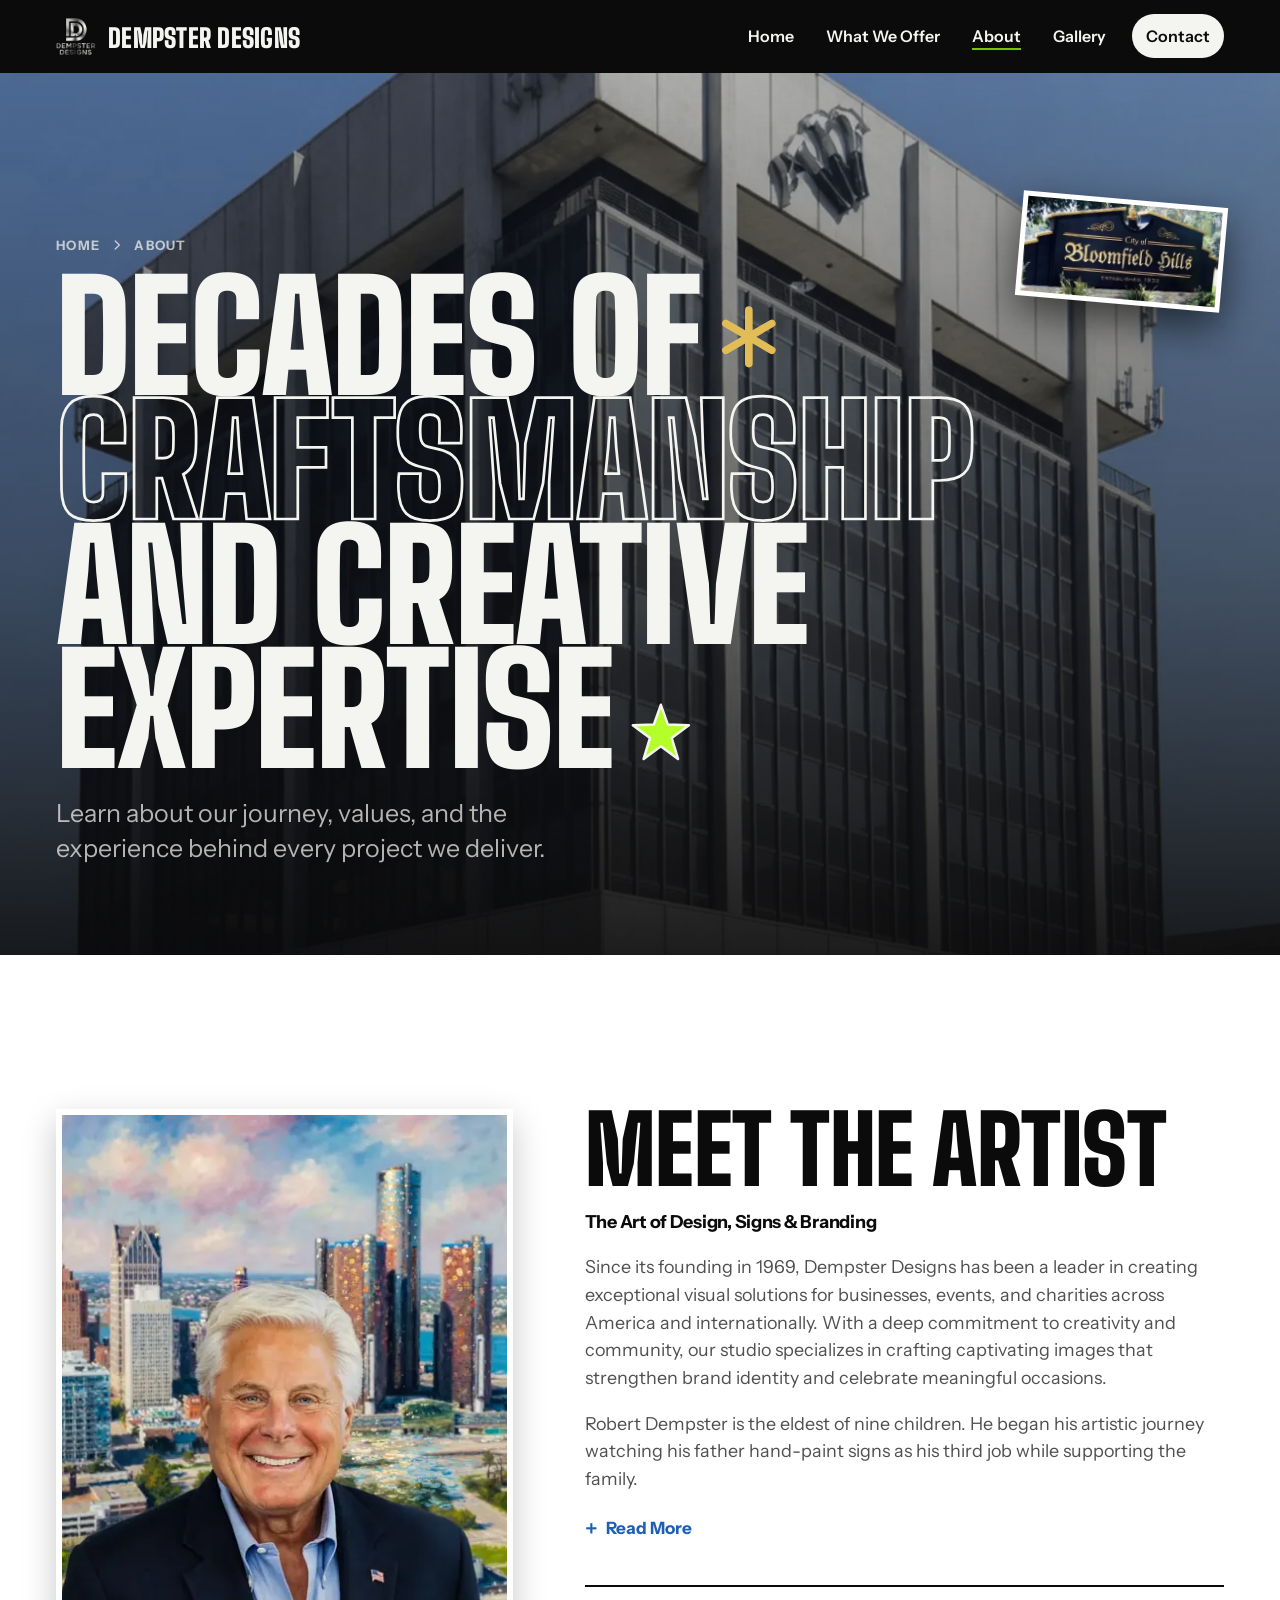
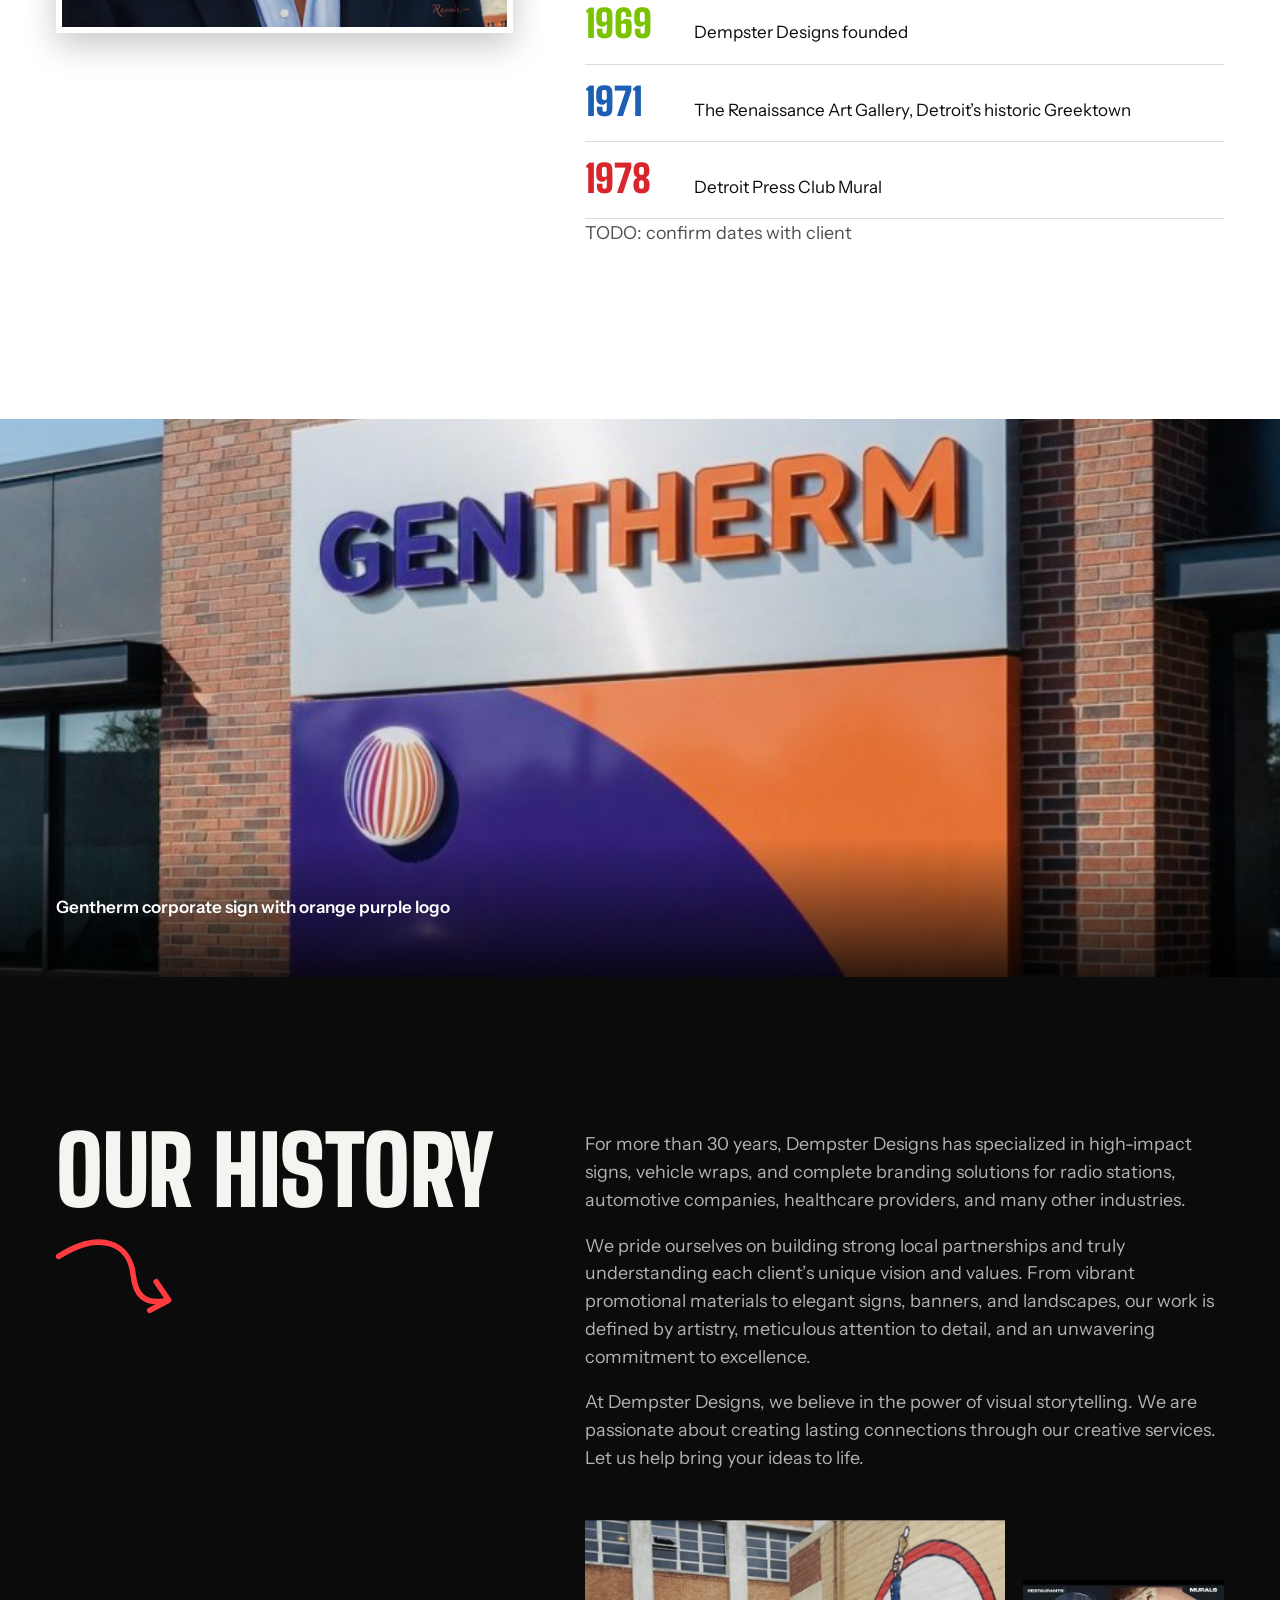
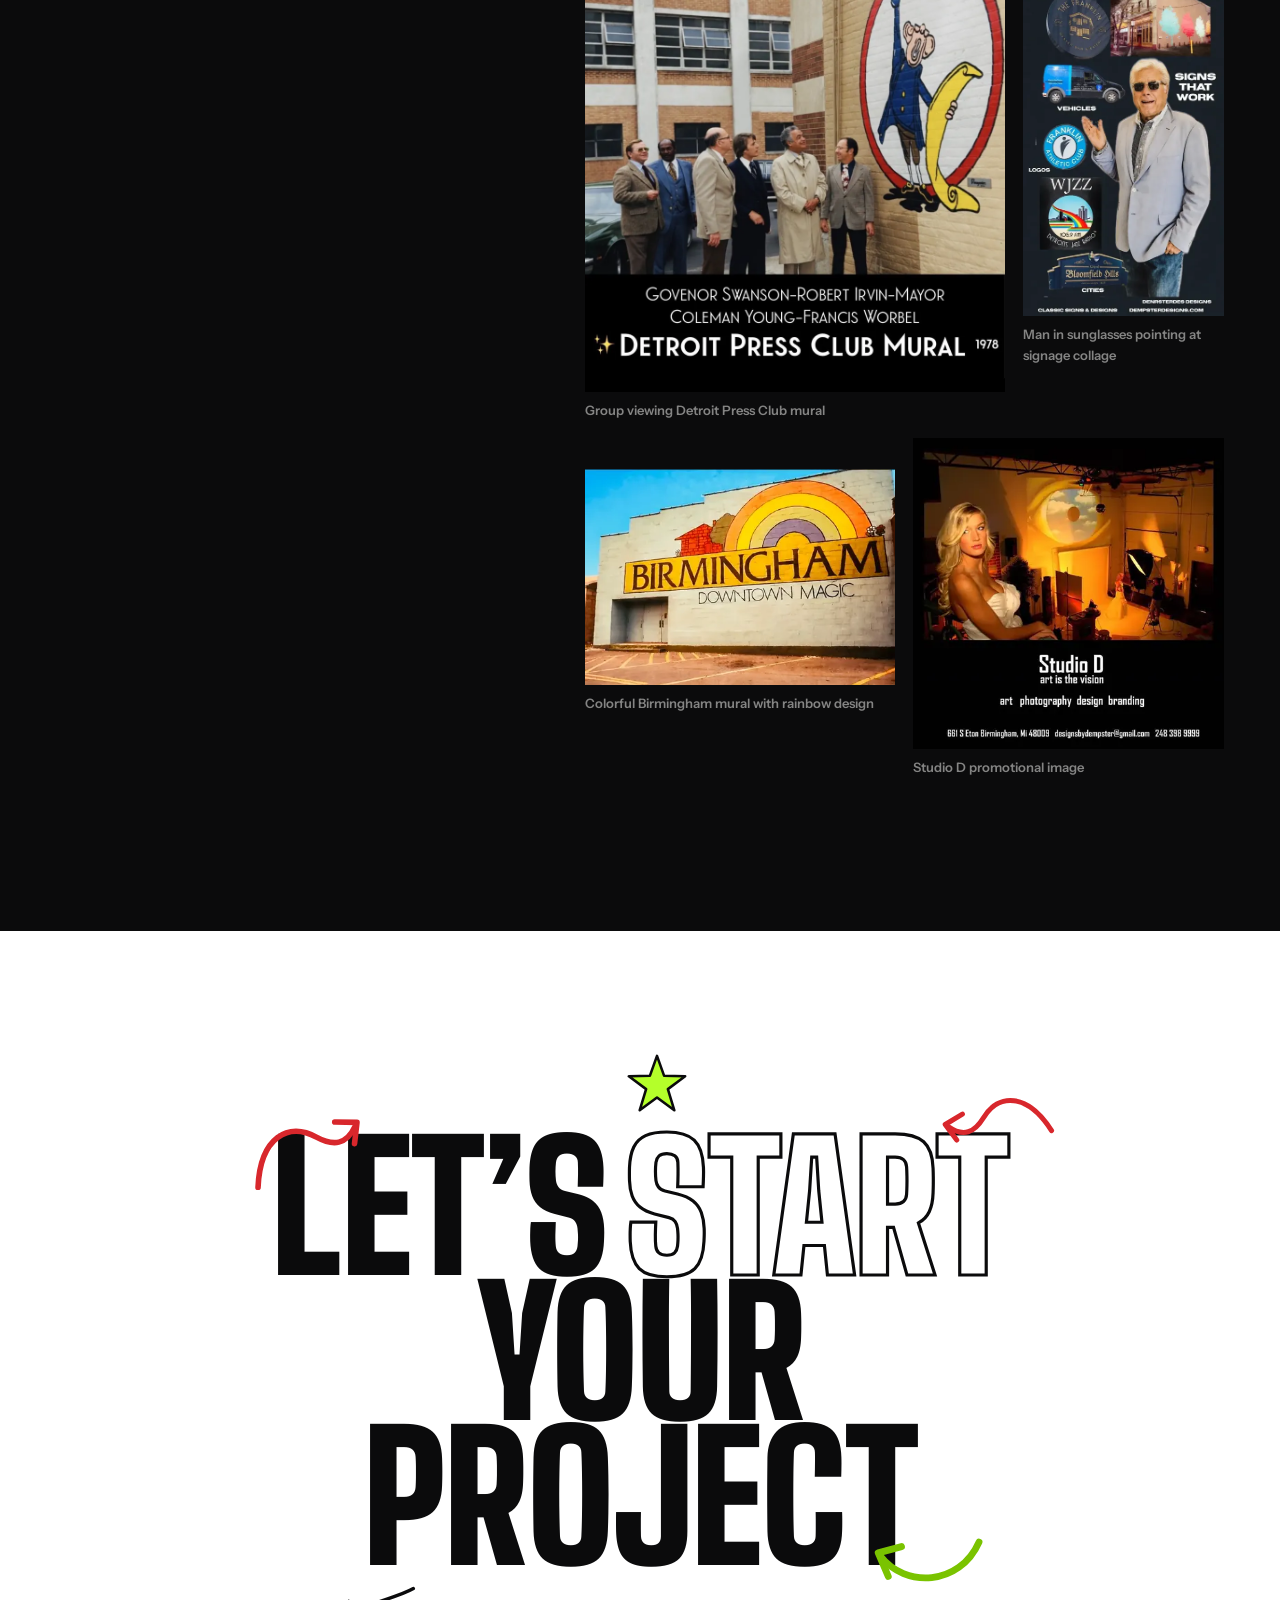
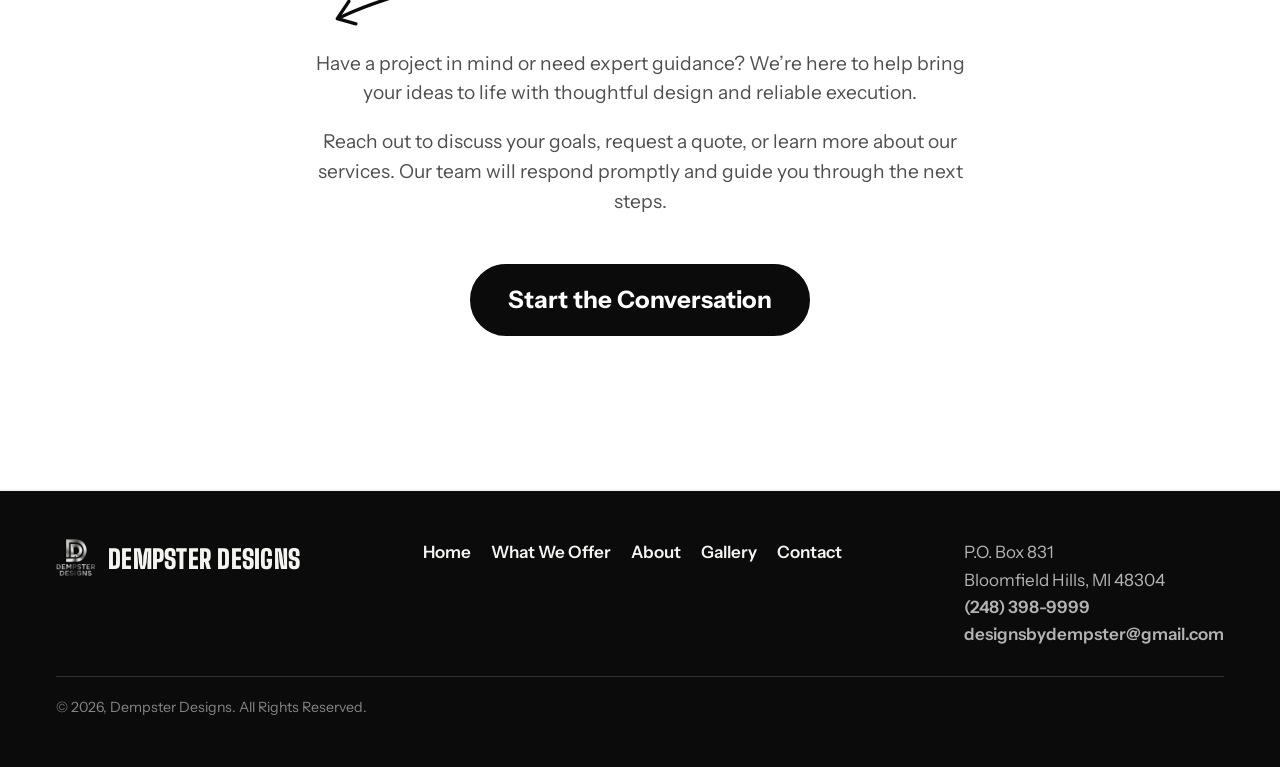
==== about.html @ ce56109b "Initial Dempster Designs prototype Co-Authored-By: Claude Fable 5.1 <noreply@anthropic.com>" ====
<!DOCTYPE html>

<html lang="en">

<head>

  <meta charset="utf-8">

  <meta name="viewport" content="width=device-width, initial-scale=1, viewport-fit=cover">

  <title>About — Dempster Designs</title>

  <meta name="description" content="Learn about our journey, values, and the experience behind every project we deliver.">

  <meta name="theme-color" content="#0b0b0c">

  <link rel="icon" href="assets/img/figma_1_260.png" type="image/png">

  <!-- Fonts: Big Shoulders Display + Instrument Sans from Google Fonts, self-hosted as variable woff2 (see assets/css/style.css).

       Zero external requests. Google Fonts equivalent if preferred:

       https://fonts.googleapis.com/css2?family=Big+Shoulders+Display:wght@800;900&family=Instrument+Sans:wght@400;600;700&display=swap -->

  <link rel="preload" as="font" type="font/woff2" href="assets/fonts/BigShouldersDisplay-var.woff2" crossorigin>

  <link rel="preload" as="font" type="font/woff2" href="assets/fonts/InstrumentSans-var.woff2" crossorigin>

  <link rel="stylesheet" href="assets/css/style.css">

</head>

<body>



<!-- ===== Inline SVG sticker sprite (referenced with <use>) — no extra requests ===== -->

<svg width="0" height="0" style="position:absolute" aria-hidden="true" focusable="false">

  <defs>

    <symbol id="s-star" viewBox="0 0 100 100"><path d="M50 6 L61 37 L94 38 L67 58 L77 91 L50 71 L23 91 L33 58 L6 38 L39 37 Z" fill="var(--lime-fill, #b4ff2a)" stroke="currentColor" stroke-width="4" stroke-linejoin="round"/></symbol>

    <symbol id="s-bolt" viewBox="0 0 60 100"><path d="M36 3 L8 56 L28 54 L20 97 L54 40 L33 43 Z" fill="var(--blue, #2f7bff)" stroke="currentColor" stroke-width="4" stroke-linejoin="round"/></symbol>

    <symbol id="s-arrow" viewBox="0 0 160 100"><path d="M6 78 C 30 20, 70 14, 96 44 C 112 62, 128 66, 146 48" fill="none" stroke="var(--red, #ff3b3f)" stroke-width="7" stroke-linecap="round" stroke-linejoin="round"/><path d="M124 34 L150 44 L138 68" fill="none" stroke="var(--red, #ff3b3f)" stroke-width="7" stroke-linecap="round" stroke-linejoin="round"/></symbol>

    <symbol id="s-arrow2" viewBox="0 0 160 60"><path d="M6 32 C 40 26, 80 36, 148 28" fill="none" stroke="currentColor" stroke-width="6" stroke-linecap="round"/><path d="M124 8 L152 28 L122 50" fill="none" stroke="currentColor" stroke-width="6" stroke-linecap="round" stroke-linejoin="round"/></symbol>

    <symbol id="s-hand" viewBox="0 0 120 100"><path d="M8 46 C 4 40, 10 32, 18 34 L 70 36 L 70 12 C 70 4, 82 4, 82 12 L 82 36 L 100 40 C 110 42, 112 50, 108 56 L 108 62 C 110 70, 106 76, 100 78 L 100 84 C 100 92, 92 96, 84 94 L 40 90 C 26 88, 18 78, 14 66 Z" fill="var(--bg, #fff)" stroke="currentColor" stroke-width="4" stroke-linejoin="round"/><path d="M82 40 L 82 56 M 96 58 L 96 76 M 100 62 L 84 62 M 100 78 L 84 78" fill="none" stroke="currentColor" stroke-width="3" stroke-linecap="round"/></symbol>

    <symbol id="s-burst" viewBox="0 0 100 100"><g stroke="var(--red, #ff3b3f)" stroke-width="5" stroke-linecap="round"><path d="M50 4 V22 M50 78 V96 M4 50 H22 M78 50 H96 M17 17 L30 30 M70 70 L83 83 M83 17 L70 30 M30 70 L17 83"/></g><circle cx="50" cy="50" r="14" fill="var(--red, #ff3b3f)" stroke="currentColor" stroke-width="4"/></symbol>

    <symbol id="s-squig" viewBox="0 0 200 40"><path d="M4 22 C 24 2, 44 42, 64 22 S 104 2, 124 22 S 164 42, 196 14" fill="none" stroke="var(--blue, #2f7bff)" stroke-width="7" stroke-linecap="round"/></symbol>

    <symbol id="s-aster" viewBox="0 0 100 100"><g stroke="var(--gold, #e2bd57)" stroke-width="12" stroke-linecap="round"><path d="M50 8 V92 M14 29 L86 71 M86 29 L14 71"/></g></symbol>

    <symbol id="s-curve" viewBox="0 0 120 120"><path d="M12 96 C 6 40, 60 6, 104 24" fill="none" stroke="var(--lime, #b4ff2a)" stroke-width="8" stroke-linecap="round"/><path d="M84 8 L108 26 L88 46" fill="none" stroke="var(--lime, #b4ff2a)" stroke-width="8" stroke-linecap="round" stroke-linejoin="round"/></symbol>

    <symbol id="s-circle" viewBox="0 0 120 120"><path d="M60 14 C 90 10, 112 30, 108 60 C 104 92, 74 110, 46 104 C 18 98, 6 70, 14 44 C 20 26, 36 16, 54 16" fill="none" stroke="var(--gold, #e2bd57)" stroke-width="6" stroke-linecap="round"/></symbol>

    <symbol id="s-dots" viewBox="0 0 200 60"><circle cx="30" cy="30" r="22" fill="rgba(255,255,255,.55)"/><path d="M100 46 L80 28 C74 22 76 12 86 12 C92 12 97 16 100 21 C103 16 108 12 114 12 C124 12 126 22 120 28 Z" fill="rgba(255,255,255,.85)"/><circle cx="170" cy="30" r="22" fill="rgba(255,255,255,.55)"/></symbol>
    <symbol id="s-dotarrow" viewBox="0 0 120 100"><g fill="var(--gold, #e2bd57)"><circle cx="10" cy="50" r="6"/><circle cx="28" cy="50" r="6"/><circle cx="46" cy="50" r="6"/><circle cx="64" cy="50" r="6"/><circle cx="82" cy="50" r="6"/><circle cx="64" cy="32" r="6"/><circle cx="64" cy="68" r="6"/><circle cx="82" cy="20" r="6"/><circle cx="82" cy="80" r="6"/><circle cx="100" cy="50" r="6"/><circle cx="46" cy="20" r="6"/><circle cx="46" cy="80" r="6"/></g></symbol>
    <symbol id="i-play" viewBox="0 0 24 24"><path d="M7 4 L20 12 L7 20 Z" fill="currentColor"/></symbol>

    <symbol id="i-pause" viewBox="0 0 24 24"><path d="M6 4 H10 V20 H6 Z M14 4 H18 V20 H14 Z" fill="currentColor"/></symbol>

    <symbol id="i-x" viewBox="0 0 24 24"><path d="M5 5 L19 19 M19 5 L5 19" stroke="currentColor" stroke-width="2.5" stroke-linecap="round"/></symbol>

    <symbol id="i-chev" viewBox="0 0 24 24"><path d="M9 5 L16 12 L9 19" fill="none" stroke="currentColor" stroke-width="2.5" stroke-linecap="round" stroke-linejoin="round"/></symbol>

  </defs>

</svg>



<a class="skip" href="#main">Skip to content</a>

<header class="site-head">

  <div class="wrap">

    <a class="brand" href="index.html" aria-label="Dempster Designs, home">

      <img src="assets/img/w900/logo-96.webp" width="96" height="88" alt="">

      <span>Dempster Designs</span>

    </a>

    <button class="nav-toggle" type="button" aria-expanded="false" aria-controls="nav">

      <span class="lbl">Menu</span>

      <svg viewBox="0 0 24 24" aria-hidden="true"><path d="M3 6h18M3 12h18M3 18h18" stroke="currentColor" stroke-width="2.5" stroke-linecap="round"/></svg>

    </button>

    <nav class="nav" id="nav" aria-label="Primary">

      <ul>

        <li><a href="index.html">Home</a></li>
        <li><a href="what-we-offer.html">What We Offer</a></li>
        <li><a href="about.html" aria-current="page">About</a></li>
        <li><a href="gallery.html">Gallery</a></li>
        <li><a class="cta" href="contact.html">Contact</a></li>

      </ul>

    </nav>

  </div>

</header>



<main id="main">



  <!-- PAGE HERO — full-bleed photo backdrop, heading aligned to the bottom (thesigngroup service-page pattern). Copy: live page H1 + lede -->

  <section class="page-hero t-dark" data-theme="dark" style="--pos: 50% 40%">

    <div class="ph-bg"><img src="assets/img/w900/highlight-16_image-5-1.webp" srcset="assets/img/w450/highlight-16_image-5-1.webp 450w, assets/img/w900/highlight-16_image-5-1.webp 900w, assets/img/highlight-16_image-5-1.webp 1493w" sizes="100vw" width="1493" height="1600" alt="Modern office building with blue sky" fetchpriority="high" data-parallax="0.18" style="--py:0"></div>

    <div class="float" aria-hidden="true"><img src="assets/img/cutouts/bloomfield-hills-sign.webp" srcset="assets/img/cutouts/bloomfield-hills-sign-400.webp 400w, assets/img/cutouts/bloomfield-hills-sign.webp 800w" sizes="16vw" width="800" height="390" alt="" loading="lazy"></div>

    <div class="wrap ph-inner">

      <p class="crumbs"><a href="index.html">Home</a><svg aria-hidden="true"><use href="#i-chev"/></svg><span>About</span></p>

      <h1 class="stack sm" id="ph" data-fit="0.6">

        <span class="line"><span class="w">Decades of</span><span class="stk aster desk-only" aria-hidden="true"><svg><use href="#s-aster"/></svg></span></span>
        <span class="line"><span class="w outline">Craftsmanship</span></span>
        <span class="line"><span class="w">and Creative</span></span>
        <span class="line"><span class="w">Expertise</span><span class="stk star drop" aria-hidden="true"><svg><use href="#s-star"/></svg></span></span>

      </h1>

      <p class="lede reveal">Learn about our journey, values, and the experience behind every project we deliver.</p>

    </div>

  </section>


  <!-- MEET THE ARTIST — white. Copy: /about/ verbatim; portrait from that page -->
  <section class="section t-light" data-theme="light" aria-labelledby="ma-h">
    <div class="wrap artist">
      <div>
        <div class="print portrait reveal"><img src="assets/img/w900/69fb49124e9c8_0D68BEE2-954B-40B3-8E95-3A30449027D7-1.webp" srcset="assets/img/w450/69fb49124e9c8_0D68BEE2-954B-40B3-8E95-3A30449027D7-1.webp 450w, assets/img/w900/69fb49124e9c8_0D68BEE2-954B-40B3-8E95-3A30449027D7-1.webp 900w, assets/img/69fb49124e9c8_0D68BEE2-954B-40B3-8E95-3A30449027D7-1.jpeg 944w" sizes="(min-width: 900px) 34vw, 90vw" width="944" height="1088" alt="Smiling older man in front of city skyline" loading="lazy" decoding="async"></div>
      </div>
      <div class="prose">
        <h2 class="display h-lg reveal" id="ma-h">Meet the Artist</h2>
        <p class="h-sm reveal" style="margin: 22px 0 20px; color: var(--ink); --i:1">The Art of Design, Signs &amp; Branding</p>
        <div class="reveal" style="--i:2">
        <p>Since its founding in 1969, Dempster Designs has been a leader in creating exceptional visual solutions for businesses, events, and charities across America and internationally. With a deep commitment to creativity and community, our studio specializes in crafting captivating images that strengthen brand identity and celebrate meaningful occasions.</p>
        <p>Robert Dempster is the eldest of nine children. He began his artistic journey watching his father hand-paint signs as his third job while supporting the family.</p>
        <details class="more">
          <summary><span class="lbl">Read More</span></summary>
          <div class="inner">
            <p>In 1971, after a serious car accident and a period of healing, Robert founded The Renaissance Art Gallery in Detroit’s historic Greektown. He later moved to Birmingham, Michigan, where he built a successful painting company and began creating large-scale murals on buildings throughout the city.</p>
            <p>Robert truly hit his stride when he founded Artwear, a sportswear printing company right here in Birmingham. The timing was perfect for custom T-shirt designs and community branding. After eleven highly successful years, he sold Artwear and launched Speedy Tees, a franchise T-shirt company that quickly grew to seven stores in the Birmingham area.</p>
            <p>Driven by his entrepreneurial spirit, Robert next expanded into a full range of creative services: fine art, painting, signs, sportswear, and posters. He has also pursued his passion for music as an on-air radio personality while remaining a dedicated community and church advocate.</p>
          </div>
        </details>
        </div>

        <!-- TODO: confirm dates with client.
             rgdempster.com/bio was unreachable (DNS failure) when this was built, so every entry below comes from
             dempsterdesigns.com/about or from a caption inside a gallery photo. The about page says "founding in 1969";
             the brief says the bio gives 1991, and "Our History" says "more than 30 years". Artwear (bio: 1975),
             Studio D (bio: 2010) and the Key to the City for the Woodward Avenue entrance signs are left out until confirmed. -->
        <ol class="timeline" aria-label="Milestones" data-stagger="li">
          <li class="reveal"><span class="yr">1969</span><span>Dempster Designs founded</span></li>
          <li class="reveal"><span class="yr">1971</span><span>The Renaissance Art Gallery, Detroit’s historic Greektown</span></li>
          <li class="reveal"><span class="yr">1978</span><span>Detroit Press Club Mural</span></li>
        </ol>
        <p class="todo">TODO: confirm dates with client</p>
      </div>
    </div>
  </section>

  <!-- FULL-BLEED with parallax — the Gentherm photo is the second image on the live about page -->
  <figure class="bleed" data-theme="dark">
    <img src="assets/img/w900/IMG_1905.webp" srcset="assets/img/w450/IMG_1905.webp 450w, assets/img/w900/IMG_1905.webp 900w, assets/img/IMG_1905.jpeg 1008w" sizes="100vw" width="1008" height="1024" alt="Gentherm corporate sign with orange purple logo" loading="lazy" decoding="async" data-parallax="0.12" style="--py:0">
    <figcaption>Gentherm corporate sign with orange purple logo</figcaption>
  </figure>

  <!-- OUR HISTORY — black band. Copy: /about/ -->
  <section class="section t-dark" data-theme="dark" aria-labelledby="oh-h">
    <div class="wrap split">
      <div>
        <h2 class="display h-lg reveal" id="oh-h">Our History</h2>
        <span class="stk arrow reveal" style="width: clamp(90px, 10vw, 150px); margin-top: 20px; transform: rotate(35deg); --i:1" aria-hidden="true"><svg><use href="#s-arrow"/></svg></span>
      </div>
      <div class="prose">
        <div class="reveal">
        <p>For more than 30 years, Dempster Designs has specialized in high-impact signs, vehicle wraps, and complete branding solutions for radio stations, automotive companies, healthcare providers, and many other industries.</p>
        <p>We pride ourselves on building strong local partnerships and truly understanding each client’s unique vision and values. From vibrant promotional materials to elegant signs, banners, and landscapes, our work is defined by artistry, meticulous attention to detail, and an unwavering commitment to excellence.</p>
        <p>At Dempster Designs, we believe in the power of visual storytelling. We are passionate about creating lasting connections through our creative services. Let us help bring your ideas to life.</p>
        </div>
        <div class="collage" style="margin-top: 48px;" data-stagger="figure">
          <figure class="c1 reveal"><img src="assets/img/w900/IMG_1660.webp" srcset="assets/img/w450/IMG_1660.webp 450w, assets/img/w900/IMG_1660.webp 900w, assets/img/IMG_1660.jpeg 1320w" sizes="(min-width: 900px) 38vw, 60vw" width="1320" height="1484" alt="Group viewing Detroit Press Club mural" loading="lazy" decoding="async"><figcaption>Group viewing Detroit Press Club mural</figcaption></figure>
          <figure class="c2 reveal"><img src="assets/img/w900/rsw_1440h_1440-4.webp" srcset="assets/img/w450/rsw_1440h_1440-4.webp 450w, assets/img/w900/rsw_1440h_1440-4.webp 784w" sizes="(min-width: 900px) 19vw, 30vw" width="784" height="1312" alt="Man in sunglasses pointing at signage collage" loading="lazy" decoding="async"><figcaption>Man in sunglasses pointing at signage collage</figcaption></figure>
          <figure class="c3 reveal"><img src="assets/img/w900/benefit-12-v3_image1-1-1.webp" srcset="assets/img/w450/benefit-12-v3_image1-1-1.webp 450w, assets/img/w900/benefit-12-v3_image1-1-1.webp 900w, assets/img/benefit-12-v3_image1-1-1.png 1107w" sizes="(min-width: 900px) 28vw, 45vw" width="1107" height="769" alt="Colorful Birmingham mural with rainbow design" loading="lazy" decoding="async"><figcaption>Colorful Birmingham mural with rainbow design</figcaption></figure>
          <figure class="c4 reveal"><img src="assets/img/w900/IMG_1207.webp" srcset="assets/img/w450/IMG_1207.webp 450w, assets/img/w900/IMG_1207.webp 900w, assets/img/IMG_1207.jpeg 960w" sizes="(min-width: 900px) 28vw, 45vw" width="960" height="960" alt="Studio D promotional image" loading="lazy" decoding="async"><figcaption>Studio D promotional image</figcaption></figure>
        </div>
      </div>
    </div>
  </section>

  <!-- CTA — second stacked-word moment. Copy: dempsterdesigns.com/ "Let's Start Your Project". -->
  <section class="section cta t-light" data-theme="light" aria-labelledby="cta-h">
    <div class="wrap">
      <div class="ring reveal">
        <span class="deco d1" aria-hidden="true"><svg><use href="#s-arrow"/></svg></span>
        <span class="deco d2" aria-hidden="true"><svg><use href="#s-arrow"/></svg></span>
        <span class="deco d3" aria-hidden="true"><svg><use href="#s-arrow2"/></svg></span>
        <span class="deco d4" aria-hidden="true"><svg><use href="#s-curve"/></svg></span>
        <span class="deco d5" aria-hidden="true"><svg><use href="#s-star"/></svg></span>
        <h2 class="stack" id="cta-h" data-fit="0.9">
          <span class="line"><span class="w">Let’s</span> <span class="w outline">Start</span></span>
          <span class="line"><span class="w">Your</span></span>
          <span class="line"><span class="w">Project</span></span>
        </h2>
      </div>
      <div class="prose reveal" style="--i:1">
        <p>Have a project in mind or need expert guidance? We’re here to help bring your ideas to life with thoughtful design and reliable execution.</p>
        <p>Reach out to discuss your goals, request a quote, or learn more about our services. Our team will respond promptly and guide you through the next steps.</p>
      </div>
      <a class="btn big reveal" style="--i:2" href="contact.html">Start the Conversation</a>
    </div>
  </section>
<a class="fab btn" href="contact.html">Start the Conversation</a>

</main>



<footer class="site-foot t-dark" data-theme="dark">

  <div class="wrap">

    <div class="cols">

      <a class="brand" href="index.html" aria-label="Dempster Designs, home">

        <img src="assets/img/w900/logo-96.webp" width="96" height="88" alt="" loading="lazy">

        <span>Dempster Designs</span>

      </a>

      <nav aria-label="Footer">

        <ul>

          <li><a href="index.html">Home</a></li>

          <li><a href="what-we-offer.html">What We Offer</a></li>

          <li><a href="about.html">About</a></li>

          <li><a href="gallery.html">Gallery</a></li>

          <li><a href="contact.html">Contact</a></li>

        </ul>

      </nav>

      <address>

        P.O. Box 831<br>Bloomfield Hills, MI 48304<br>

        <a href="tel:+12483989999">(248) 398-9999</a><br>

        <a href="mailto:designsbydempster@gmail.com">designsbydempster@gmail.com</a>

      </address>

    </div>

    <small>© <span id="year">2026</span>, Dempster Designs. All Rights Reserved.</small>

  </div>

</footer>



<script src="assets/js/main.js" defer></script>

</body>

</html>
---- assets/css/style.css ----
/* ==========================================================================
   Dempster Designs — prototype stylesheet
   Sections alternate light (white) and dark (near-black) like thesigngroup.co.uk.
   Mobile first. Breakpoints: 640, 900, 1200. Motion respects prefers-reduced-motion.
   Accent palette sampled from the sign photography (see NOTES.md §3).
   ========================================================================== */

/* Fonts: Google Fonts files (SIL OFL) self-hosted as variable woff2 so nothing render-blocking leaves the origin.
   Fallback faces are size-adjusted to the web fonts' measured widths so the swap does not shift layout. */
@font-face { font-family: "Big Shoulders Display"; src: url("../fonts/BigShouldersDisplay-var.woff2") format("woff2"); font-weight: 100 900; font-style: normal; font-display: swap; }
@font-face { font-family: "Instrument Sans"; src: url("../fonts/InstrumentSans-var.woff2") format("woff2"); font-weight: 400 700; font-style: normal; font-display: swap; }
@font-face { font-family: "BSD Fallback"; src: local("Impact"), local("Arial Narrow Bold"), local("Arial Narrow"); size-adjust: 95%; ascent-override: 92%; descent-override: 18%; }
@font-face { font-family: "IS Fallback"; src: local("Arial"), local("Helvetica"); size-adjust: 104%; }

/* ---- Theme tokens ------------------------------------------------------- */
:root, .t-light {
  --bg: #ffffff;
  --bg-2: #f4f4f1;
  --bg-3: #ebebe6;
  --ink: #0b0b0c;
  --ink-70: rgba(11, 11, 12, 0.72);
  --ink-50: rgba(11, 11, 12, 0.52);
  --line: rgba(11, 11, 12, 0.14);
  --line-strong: rgba(11, 11, 12, 0.9);
  --blue: #1d5fb4;
  --red: #d8272c;
  --lime: #7ac300;
  --lime-fill: #b4ff2a;
  --gold: #c9a23a;
  --shadow: 0 12px 32px rgba(0, 0, 0, 0.22);
  color-scheme: light;
}
.t-dark {
  --bg: #0b0b0c;
  --bg-2: #141416;
  --bg-3: #1c1c1f;
  --ink: #f4f4f1;
  --ink-70: rgba(244, 244, 241, 0.72);
  --ink-50: rgba(244, 244, 241, 0.52);
  --line: rgba(244, 244, 241, 0.16);
  --line-strong: rgba(244, 244, 241, 0.9);
  --blue: #2f7bff;
  --red: #ff3b3f;
  --lime: #b4ff2a;
  --lime-fill: #b4ff2a;
  --gold: #e2bd57;
  --shadow: 0 16px 40px rgba(0, 0, 0, 0.6);
  color-scheme: dark;
}
:root {
  --white: #ffffff;
  --display: "Big Shoulders Display", "BSD Fallback", Impact, "Arial Narrow", sans-serif;
  --body: "Instrument Sans", "IS Fallback", system-ui, -apple-system, "Segoe UI", Helvetica, Arial, sans-serif;
  --gutter: 20px;
  --max: 1440px;
  --section: clamp(72px, 12vw, 160px);
  --focus: 3px solid var(--blue);
  --ease-out: cubic-bezier(0.2, 0.7, 0.2, 1);
  --ease-spring: cubic-bezier(0.34, 1.56, 0.64, 1);
  --head-h: 72px;
}
@media (min-width: 640px) { :root { --gutter: 32px; } }
@media (min-width: 1200px) { :root { --gutter: 56px; } }

*, *::before, *::after { box-sizing: border-box; }

html { scroll-behavior: smooth; -webkit-text-size-adjust: 100%; background: #0b0b0c; }
@media (prefers-reduced-motion: reduce) { html { scroll-behavior: auto; } }

body { margin: 0; background: var(--bg); color: var(--ink); font-family: var(--body); font-size: 17px; line-height: 1.55; overflow-x: clip; }
.t-dark, .t-light { background: var(--bg); color: var(--ink); }

img, video, svg { display: block; max-width: 100%; }
img { height: auto; }
h1, h2, h3, h4 { margin: 0; font-weight: 800; line-height: 1; letter-spacing: -0.01em; }
p { margin: 0 0 1em; }
a { color: inherit; }
::selection { background: var(--lime-fill); color: #000; }
:focus-visible { outline: var(--focus); outline-offset: 4px; border-radius: 2px; }
:focus:not(:focus-visible) { outline: none; }

.wrap { width: 100%; max-width: var(--max); margin-inline: auto; padding-inline: var(--gutter); }
.visually-hidden { position: absolute !important; width: 1px; height: 1px; padding: 0; margin: -1px; overflow: hidden; clip: rect(0 0 0 0); white-space: nowrap; border: 0; }
.skip { position: absolute; left: var(--gutter); top: -100px; z-index: 100; background: var(--lime-fill); color: #000; padding: 10px 16px; font-weight: 700; }
.skip:focus { top: 12px; }

/* ---- Page transitions (MPA view transitions, progressive) --------------- */
@view-transition { navigation: auto; }
::view-transition-old(root) { animation: vt-out .22s ease-in both; }
::view-transition-new(root) { animation: vt-in .38s var(--ease-out) both; }
@keyframes vt-out { to { opacity: 0; transform: translateY(-10px); } }
@keyframes vt-in { from { opacity: 0; transform: translateY(14px); } }
.site-head { view-transition-name: site-head; }
@media (prefers-reduced-motion: reduce) { ::view-transition-old(root), ::view-transition-new(root) { animation: none; } }

/* ---- Type scale --------------------------------------------------------- */
.display { font-family: var(--display); font-weight: 900; text-transform: uppercase; line-height: 0.86; letter-spacing: -0.005em; }
.h-xl { font-size: clamp(56px, 10vw, 152px); }
.h-lg { font-size: clamp(44px, 7.4vw, 108px); }
.h-md { font-size: clamp(34px, 5vw, 72px); }
.h-sm { font-family: var(--body); font-weight: 700; font-size: clamp(22px, 2.4vw, 30px); line-height: 1.15; letter-spacing: -0.015em; }
.lede { font-size: clamp(19px, 2vw, 25px); line-height: 1.4; max-width: 34ch; }
.measure { max-width: 62ch; }
.muted { color: var(--ink-50); }
.pre { font-size: 13px; font-weight: 700; letter-spacing: .1em; text-transform: uppercase; color: var(--ink-50); }
.outline { -webkit-text-stroke: 2px var(--ink); color: transparent; }
@media (min-width: 900px) { .outline { -webkit-text-stroke: 3px var(--ink); } }

/* ---- Buttons ------------------------------------------------------------ */
.btn {
  display: inline-flex; align-items: center; gap: 12px;
  font-family: var(--body); font-weight: 700; font-size: 17px; line-height: 1;
  padding: 18px 26px; border: 2px solid var(--ink); border-radius: 999px;
  background: var(--ink); color: var(--bg); text-decoration: none; cursor: pointer;
  transition: transform .2s var(--ease-out), background .2s ease, color .2s ease, border-color .2s ease, box-shadow .2s ease;
}
.btn:hover { background: var(--lime-fill); border-color: var(--lime-fill); color: #000; transform: translateY(-2px); box-shadow: 0 10px 24px rgba(0,0,0,.18); }
.btn.ghost { background: transparent; color: var(--ink); }
.btn.ghost:hover { background: var(--ink); color: var(--bg); border-color: var(--ink); }
.btn.big { font-size: clamp(19px, 2vw, 24px); padding: 22px 36px; }

/* Fixed enquiry pill (like The Sign Group's "Enquire Now") */
.fab {
  position: fixed; right: 16px; bottom: calc(16px + env(safe-area-inset-bottom, 0px)); z-index: 60;
  transform: translateY(140%); opacity: 0; transition: transform .5s var(--ease-spring), opacity .3s ease;
  background: var(--lime-fill); color: #000; border-color: var(--lime-fill); box-shadow: 0 10px 30px rgba(0,0,0,.35);
}
.fab.is-on { transform: none; opacity: 1; }
.fab:hover { background: #fff; border-color: #fff; }

/* ---- Header (theme follows the section under it) ----------------------- */
.site-head {
  position: sticky; top: 0; z-index: 50;
  --hb: rgba(255,255,255,.82); --hi: #0b0b0c;
  background: var(--hb); color: var(--hi);
  backdrop-filter: blur(12px); -webkit-backdrop-filter: blur(12px);
  border-bottom: 1px solid transparent;
  transition: background .35s ease, color .35s ease, border-color .2s ease;
}
.site-head.on-dark { --hb: rgba(11,11,12,.78); --hi: #f4f4f1; }
/* at the top of the page the bar is solid and seamless with the first section (thesigngroup); once scrolled it goes translucent + blur */
.site-head:not(.is-stuck) { --hb: #ffffff; }
.site-head:not(.is-stuck).on-dark { --hb: #0b0b0c; }
.site-head.is-stuck { border-bottom-color: rgba(128,128,128,.25); }
.site-head .wrap { display: flex; align-items: center; justify-content: space-between; min-height: var(--head-h); gap: 16px; }

.brand { display: inline-flex; align-items: center; gap: 12px; text-decoration: none; font-weight: 700; letter-spacing: -0.01em; }
.brand img { width: 40px; height: 37px; }
.brand span { font-family: var(--display); font-weight: 900; font-size: 26px; text-transform: uppercase; letter-spacing: 0.01em; line-height: 1; padding-top: 3px; }

.nav-toggle { appearance: none; background: none; border: 2px solid currentColor; border-radius: 999px; color: inherit; padding: 10px 16px; font: inherit; font-weight: 700; cursor: pointer; display: inline-flex; gap: 8px; align-items: center; }
.nav-toggle svg { width: 18px; height: 18px; }

.nav { display: none; position: absolute; left: 0; right: 0; top: 100%; background: var(--hb); color: var(--hi); backdrop-filter: blur(16px); -webkit-backdrop-filter: blur(16px); border-bottom: 1px solid rgba(128,128,128,.25); padding: 8px var(--gutter) 24px; }
.nav.is-open { display: block; }
.nav ul { list-style: none; margin: 0; padding: 0; display: flex; flex-direction: column; }
.nav a { display: block; padding: 14px 0; font-family: var(--display); font-weight: 900; font-size: 34px; text-transform: uppercase; text-decoration: none; border-bottom: 1px solid rgba(128,128,128,.25); transition: color .2s ease, padding-left .3s var(--ease-out); }
.nav a:hover { padding-left: 10px; }
.nav a:hover, .nav a[aria-current="page"] { color: var(--lime); }
.nav li:last-child a { border-bottom: 0; }

@media (min-width: 900px) {
  .nav-toggle { display: none; }
  .nav { display: block; position: static; background: none; border: 0; padding: 0; backdrop-filter: none; }
  .nav ul { flex-direction: row; gap: 4px; align-items: center; }
  .nav a { font-family: var(--body); font-size: 16px; font-weight: 600; text-transform: none; border: 0; padding: 10px 14px; border-radius: 999px; }
  .nav a:hover { padding-left: 14px; background: rgba(128,128,128,.15); color: inherit; }
  .nav a[aria-current="page"] { color: inherit; text-decoration: underline; text-underline-offset: 6px; text-decoration-color: var(--lime); text-decoration-thickness: 2px; }
  .nav a.cta { background: var(--hi); color: var(--hb); margin-left: 8px; text-decoration: none; }
  .site-head.on-dark .nav a.cta { color: #0b0b0c; }
  .nav a.cta:hover { background: var(--lime-fill); color: #000; }
}

/* ---- Word stack (hero + CTA) -------------------------------------------- */
/* Every size inside the stack is in em so the JS fitter only has to set --hf (hero font size). */
.hero { padding-block: clamp(20px, 3vw, 36px) 0; position: relative; overflow: clip; }
/* the hero always occupies one viewport: stack at top, lede + buttons pinned to the bottom, marquee at the fold.
   Sections below therefore never move when the fitter resizes the stack (no layout shift). */
.hero > .wrap { max-width: 1720px; min-height: calc(100vh - var(--head-h)); min-height: calc(100svh - var(--head-h)); display: flex; flex-direction: column; justify-content: space-between; }
@media (max-width: 899px) { .hero > .wrap { min-height: 0; display: block; } .hero .stk.pic { width: 1em; } .hero .stack .line { gap: 0 .08em; } }

.stack { display: flex; flex-direction: column; align-items: flex-start; margin: 0; font-size: var(--hf, clamp(72px, 23vw, 300px)); }
@media (min-width: 900px) { .stack { font-size: var(--hf, clamp(120px, 15.5vw, 236px)); } }
.stack .line { display: flex; align-items: center; flex-wrap: wrap; gap: 0 .1em; }
.js .stack .line { flex-wrap: nowrap; }
/* home hero: centred lines so the collage fills the width at any ratio (thesigngroup .centre-align) */
@media (min-width: 900px) { .hero .stack { align-items: center; } .hero .stack .line { justify-content: center; } }
.stack .w { font-family: var(--display); font-weight: 900; text-transform: uppercase; font-size: 1em; line-height: 0.82; letter-spacing: -0.01em; display: inline-block; white-space: nowrap; }
.stack .w.outline { -webkit-text-stroke: .018em var(--ink); color: transparent; }
.stack.sm { font-size: var(--hf, clamp(56px, 17vw, 200px)); }
.stack.sm.xs { font-size: var(--hf, clamp(44px, 12.5vw, 200px)); }
@media (min-width: 900px) { .stack.sm, .stack.sm.xs { font-size: var(--hf, clamp(96px, 11vw, 168px)); } }

/* Stickers and photo cutouts (sizes relative to the stack font size) */
.stk { flex: none; display: inline-block; position: relative; z-index: 2; color: var(--ink); }
.stk svg { width: 100%; height: auto; }
.stk.pic { width: 1.3em; border: .03em solid var(--white); box-shadow: var(--shadow); background: var(--white); }
.stk.pic img { width: 100%; height: auto; }
.stk.pic { transition: transform .5s var(--ease-spring); }
.stk.pic:hover { transform: rotate(0) scale(1.04); }
.rot-l { transform: rotate(-6deg); } .rot-r { transform: rotate(5deg); } .rot-l2 { transform: rotate(-3deg); } .rot-r2 { transform: rotate(8deg); }
.stk.star { width: .42em; } .stk.bolt { width: .3em; } .stk.arrow { width: .62em; } .stk.hand { width: .5em; }
.stk.burst { width: .5em; } .stk.squig { width: .8em; } .stk.aster { width: .42em; } .stk.circle { width: .5em; }
@media (min-width: 900px) { .stk.over { margin-inline: -.2em; } }
.stk.lift { margin-top: -.3em; } .stk.drop { margin-bottom: -.3em; }
.desk-only { display: none; }
@media (min-width: 900px) { .desk-only { display: inline-block; } }
@media (min-width: 900px) { .mob-only { display: none; } }

/* <svg><use> has no intrinsic ratio (would default to 150px tall); give each sticker its symbol's viewBox ratio */
svg:has(> use[href="#s-star"]), svg:has(> use[href="#s-burst"]), svg:has(> use[href="#s-aster"]),
svg:has(> use[href="#s-curve"]), svg:has(> use[href="#s-circle"]) { aspect-ratio: 1; }
svg:has(> use[href="#s-bolt"]) { aspect-ratio: 60 / 100; }
svg:has(> use[href="#s-arrow"]) { aspect-ratio: 160 / 100; }
svg:has(> use[href="#s-arrow2"]) { aspect-ratio: 160 / 60; }
svg:has(> use[href="#s-hand"]) { aspect-ratio: 120 / 100; }
svg:has(> use[href="#s-squig"]) { aspect-ratio: 200 / 40; }
svg:has(> use[href^="#i-"]) { aspect-ratio: 1; }

/* Sticker idle motion (subtle, looping — the "aster" on thesigngroup rotates the same way) */
.stk.aster svg { animation: spin 16s linear infinite; }
.stk.star svg { animation: wobble 5s ease-in-out infinite; transform-origin: 50% 55%; }
.stk.hand svg { animation: nudge 2.6s ease-in-out infinite; }
.stk.arrow svg { animation: wiggle 3.2s ease-in-out infinite; transform-origin: 10% 80%; }
.stk.bolt svg { animation: flicker 4s steps(1, end) infinite; }
.stk.burst svg { animation: pulse 2.8s ease-in-out infinite; }
@keyframes spin { to { transform: rotate(360deg); } }
@keyframes wobble { 0%, 100% { transform: rotate(-8deg) scale(1); } 50% { transform: rotate(10deg) scale(1.06); } }
@keyframes nudge { 0%, 100% { transform: translateX(0); } 50% { transform: translateX(-12%); } }
@keyframes wiggle { 0%, 100% { transform: rotate(0); } 50% { transform: rotate(6deg) translateX(3%); } }
@keyframes flicker { 0%, 92%, 100% { opacity: 1; } 94% { opacity: .35; } 96% { opacity: 1; } 98% { opacity: .5; } }
@keyframes pulse { 0%, 100% { transform: scale(1); } 50% { transform: scale(1.12); } }

/* Hero intro: words rise, stickers pop, cutouts drop — transforms only, no layout shift */
.js .intro .w, .js .intro .stk, .js .intro .hero-foot > * { opacity: 0; }
.js .intro.is-in .w { animation: rise .7s var(--ease-out) both; animation-delay: calc(var(--i, 0) * 70ms); }
.js .intro.is-in .stk:not(.pic) { animation: pop .6s var(--ease-spring) both; animation-delay: calc(140ms + var(--i, 0) * 70ms); }
.js .intro.is-in .stk.pic { animation: drop .8s var(--ease-out) both; animation-delay: calc(80ms + var(--i, 0) * 70ms); }
.js .intro.is-in .hero-foot > * { animation: rise .7s var(--ease-out) both; animation-delay: calc(360ms + var(--i, 0) * 120ms); }
@keyframes rise { from { opacity: 0; transform: translateY(.35em); } to { opacity: 1; transform: none; } }
@keyframes pop { from { opacity: 0; transform: scale(.2) rotate(-25deg); } to { opacity: 1; transform: none; } }
@keyframes drop { from { opacity: 0; transform: translateY(-.6em) rotate(0); } to { opacity: 1; } }
/* cutouts keep their tilt: the drop animation's end state is "no transform", so re-apply the tilt via a wrapper class */
.js .intro.is-in .stk.pic.rot-l { animation-name: drop-l; } .js .intro.is-in .stk.pic.rot-r { animation-name: drop-r; }
.js .intro.is-in .stk.pic.rot-l2 { animation-name: drop-l2; } .js .intro.is-in .stk.pic.rot-r2 { animation-name: drop-r2; }
@keyframes drop-l { from { opacity: 0; transform: translateY(-.6em) rotate(-14deg); } to { opacity: 1; transform: rotate(-6deg); } }
@keyframes drop-r { from { opacity: 0; transform: translateY(-.6em) rotate(14deg); } to { opacity: 1; transform: rotate(5deg); } }
@keyframes drop-l2 { from { opacity: 0; transform: translateY(-.6em) rotate(-12deg); } to { opacity: 1; transform: rotate(-3deg); } }
@keyframes drop-r2 { from { opacity: 0; transform: translateY(-.6em) rotate(18deg); } to { opacity: 1; transform: rotate(8deg); } }

.hero-foot { display: grid; gap: 24px; align-items: end; margin-top: clamp(24px, 3vw, 44px); padding-bottom: clamp(24px, 3vw, 40px); }
.hero-foot .lede { font-size: clamp(19px, 2vw, 26px); margin: 0 0 12px; }
.hero-actions { display: flex; flex-wrap: wrap; gap: 12px; }
@media (min-width: 900px) { .hero-foot { grid-template-columns: 1.2fr 1fr; } .hero-actions { justify-content: flex-end; } }
.hero-badge { display: inline-flex; align-items: center; gap: 10px; font-weight: 700; font-size: 14px; letter-spacing: 0.02em; color: var(--ink-70); margin: 0; }
.hero-badge svg { width: 22px; height: 22px; animation: spin 16s linear infinite; }

/* ---- Inner page hero: full-bleed photo backdrop, heading aligned bottom (thesigngroup service pages) ---- */
.page-hero { position: relative; overflow: clip; min-height: min(calc(100svh - var(--head-h)), 860px); display: flex; flex-direction: column; justify-content: flex-end; }
@media (max-height: 640px) { .page-hero { min-height: 520px; } }
.page-hero .ph-bg { position: absolute; inset: 0; z-index: 0; }
/* scale-in only (no opacity fade: a transparent backdrop would delay the Largest Contentful Paint) */
.page-hero .ph-bg img { width: 100%; height: 100%; object-fit: cover; object-position: var(--pos, 50% 50%); transform: scale(1.08); transition: transform 1.8s var(--ease-out); will-change: transform; }
.page-hero.is-in .ph-bg img { transform: scale(1); }
.page-hero .ph-bg::after { content: ""; position: absolute; inset: 0; background: linear-gradient(to top, rgba(11,11,12,.92) 0%, rgba(11,11,12,.55) 45%, rgba(11,11,12,.25) 100%); }
.page-hero .ph-inner { position: relative; z-index: 1; padding-block: clamp(120px, 18vh, 200px) clamp(36px, 5vw, 64px); }
.page-hero .crumbs { font-size: 13px; font-weight: 700; letter-spacing: .1em; text-transform: uppercase; color: var(--ink-70); margin-bottom: 20px; display: flex; gap: 10px; align-items: center; }
.page-hero .crumbs a { text-decoration: none; }
.page-hero .crumbs a:hover { color: var(--lime); }
.page-hero .crumbs svg { width: 14px; height: 14px; }
.page-hero .lede { margin-top: 24px; color: var(--ink-70); }
.page-hero .float { position: absolute; z-index: 2; right: var(--gutter); top: clamp(88px, 14vh, 140px); width: clamp(120px, 16vw, 260px); border: 5px solid var(--white); background: var(--white); box-shadow: var(--shadow); transform: rotate(6deg); display: none; }
.page-hero .float img { width: 100%; height: auto; }
@media (min-width: 900px) { .page-hero .float { display: block; } }
.js .page-hero .float { opacity: 0; }
.js .page-hero.is-in .float { animation: drop-r .9s var(--ease-out) .3s both; }
.page-hero .stack { font-size: var(--hf, clamp(56px, 16vw, 200px)); }
@media (min-width: 900px) { .page-hero .stack { font-size: var(--hf, clamp(96px, 10.5vw, 176px)); } }

/* ---- Marquee ------------------------------------------------------------ */
.marquee { border-block: 2px solid var(--ink); overflow: hidden; position: relative; padding-block: 10px; background: var(--bg); }
.marquee-track { display: flex; width: max-content; will-change: transform; animation: marquee 32s linear infinite; }
.marquee:hover .marquee-track, .marquee.is-paused .marquee-track { animation-play-state: paused; }
.marquee-group { display: flex; align-items: center; gap: clamp(18px, 3vw, 48px); padding-inline: clamp(9px, 1.5vw, 24px); flex: none; font-size: clamp(54px, 9vw, 132px); }
.marquee-group .w { font-family: var(--display); font-weight: 900; text-transform: uppercase; font-size: 1em; line-height: 1; white-space: nowrap; }
.marquee-group .w.outline { -webkit-text-stroke: .015em var(--ink); color: transparent; }
.marquee-group .stk { width: .5em; }
.marquee-group .stk.pic { width: 1.3em; border-width: 4px; }
@keyframes marquee { from { transform: translateX(0); } to { transform: translateX(-50%); } }
.marquee-btn { position: absolute; right: 12px; bottom: 12px; z-index: 3; width: 40px; height: 40px; border-radius: 50%; border: 2px solid var(--ink); background: var(--bg); color: var(--ink); display: grid; place-items: center; cursor: pointer; padding: 0; }
.marquee-btn svg { width: 14px; height: 14px; }
.marquee-btn .ico-play { display: none; }
.marquee.is-paused .marquee-btn .ico-play { display: block; }
.marquee.is-paused .marquee-btn .ico-pause { display: none; }

/* ---- Sections ----------------------------------------------------------- */
.section { padding-block: var(--section); position: relative; }
.section.tight { padding-block: calc(var(--section) * 0.6); }
.section.band { background: var(--bg-2); }
.section-head { display: grid; gap: 20px; margin-bottom: clamp(36px, 5vw, 72px); align-items: end; }
@media (min-width: 900px) { .section-head { grid-template-columns: 1.4fr 1fr; } .section-head .lede { justify-self: end; } }
.deco { position: absolute; pointer-events: none; z-index: 1; color: var(--ink); }
.deco svg { width: 100%; height: auto; }

/* Scroll reveal (thesigngroup: translate3d(0,40px,0) + opacity 0 → in view) */
.js .reveal { opacity: 0; transform: translateY(40px); transition: opacity .8s var(--ease-out), transform .9s var(--ease-out); transition-delay: calc(var(--i, 0) * 90ms); }
.js .reveal.is-in { opacity: 1; transform: none; }
.js .reveal-x { opacity: 0; transform: translateX(90px); transition: opacity .8s var(--ease-out), transform .9s var(--ease-out); transition-delay: calc(var(--i, 0) * 90ms); }
.js .reveal-x.is-in { opacity: 1; transform: none; }
.js .reveal-scale { opacity: 0; transform: scale(1.06); transition: opacity .9s ease, transform 1.4s var(--ease-out); }
.js .reveal-scale.is-in { opacity: 1; transform: none; }

/* Amplify: three items */
.trio { display: grid; gap: 40px; margin-top: clamp(36px, 5vw, 72px); }
.trio > div { border-top: 2px solid var(--ink); padding-top: 22px; position: relative; }
.trio .n { font-family: var(--display); font-weight: 900; font-size: 48px; line-height: 1; color: var(--blue); display: block; margin-bottom: 14px; }
.trio > div:nth-child(2) .n { color: var(--red); }
.trio > div:nth-child(3) .n { color: var(--lime); }
.trio h3 { margin-bottom: 10px; }
.trio p { margin: 0; color: var(--ink-70); font-size: 18px; }
@media (min-width: 720px) { .trio { grid-template-columns: repeat(3, 1fr); gap: 32px; } }

/* Services: plain grid of large text links */
.svc-grid { list-style: none; margin: 0; padding: 0; display: grid; border-top: 2px solid var(--ink); }
.svc-grid li { border-bottom: 2px solid var(--ink); }
.svc-grid a { display: flex; gap: 20px; align-items: baseline; text-decoration: none; padding: clamp(18px, 2.6vw, 30px) 0; font-family: var(--display); font-weight: 900; text-transform: uppercase; font-size: clamp(30px, 4.6vw, 62px); line-height: 0.95; letter-spacing: 0; transition: color .2s ease, padding-left .35s var(--ease-out); }
.svc-grid a:hover, .svc-grid a:focus-visible { color: var(--lime); padding-left: 16px; }
.svc-grid .idx { font-family: var(--body); font-weight: 700; font-size: 14px; color: var(--ink-50); flex: none; width: 2.2em; }
@media (min-width: 900px) { .svc-grid { grid-template-columns: 1fr 1fr; column-gap: 56px; } }

/* Split layouts */
.split { display: grid; gap: 48px; align-items: start; }
@media (min-width: 900px) { .split { grid-template-columns: 5fr 7fr; gap: 72px; } .split.rev { grid-template-columns: 7fr 5fr; } .split.rev > :first-child { order: 2; } .split.even { grid-template-columns: 1fr 1fr; } }
.prose p { font-size: clamp(17px, 1.4vw, 20px); color: var(--ink-70); }
.prose p + p { margin-top: 1em; }
.prose strong { color: var(--ink); }

.print { border: 6px solid var(--white); background: var(--white); box-shadow: var(--shadow); }
.print img { width: 100%; height: auto; }

/* Process collage */
.collage { display: grid; grid-template-columns: repeat(6, 1fr); gap: 12px; align-items: start; position: relative; }
.collage figure { margin: 0; position: relative; }
.collage img { width: 100%; height: 100%; object-fit: cover; }
.collage figcaption { font-size: 13px; font-weight: 600; margin-top: 8px; color: var(--ink-50); position: relative; z-index: 2; }
.collage .c1 { grid-column: 1 / 5; }
.collage .c2 { grid-column: 5 / 7; margin-top: 30%; }
.collage .c3 { grid-column: 1 / 4; margin-top: 8%; }
.collage .c4 { grid-column: 4 / 7; }
.collage .c5 { grid-column: 1 / 4; }
.collage .c6 { grid-column: 4 / 7; margin-top: 10%; }
@media (min-width: 900px) { .collage { gap: 18px; } .collage .c3 { margin-top: 10%; } .collage .c5 { grid-column: 1 / 4; margin-top: -6%; } .collage .c6 { grid-column: 4 / 7; margin-top: 12%; } }

/* Featured work strip */
.strip { display: grid; grid-template-columns: repeat(12, 1fr); gap: 14px; align-items: start; }
.strip figure { margin: 0; min-width: 0; }
.strip img { width: 100%; height: auto; transition: transform .6s var(--ease-out); }
.strip figure:hover img { transform: scale(1.03); }
.strip .frame { overflow: hidden; }
.strip figcaption { margin-top: 10px; font-weight: 600; font-size: 15px; color: var(--ink-70); }
.strip .s1 { grid-column: 1 / 8; }
.strip .s2 { grid-column: 8 / 13; margin-top: 30%; }
.strip .s3 { grid-column: 1 / 6; margin-top: -10%; }
.strip .s4 { grid-column: 6 / 13; margin-top: 6%; }
@media (min-width: 900px) { .strip { gap: 24px; } .strip .s1 { grid-column: 1 / 5; } .strip .s2 { grid-column: 5 / 8; margin-top: 18%; } .strip .s3 { grid-column: 8 / 11; margin-top: 0; } .strip .s4 { grid-column: 11 / 13; margin-top: 30%; } }

/* Video band */
.video-band { position: relative; background: #000; color: var(--white); overflow: hidden; }
.video-band video { width: 100%; height: clamp(440px, 80vh, 820px); object-fit: cover; opacity: .85; }
.video-band .cap { position: absolute; inset: 0; padding: var(--gutter); display: flex; flex-direction: column; justify-content: flex-end; gap: 20px; background: linear-gradient(to top, rgba(0,0,0,.78) 0%, rgba(0,0,0,.25) 55%, transparent 100%); }
.video-band .cap-row { display: flex; align-items: flex-end; justify-content: space-between; gap: 20px; }
.video-band .cap h2 { font-size: clamp(34px, 4.8vw, 78px); line-height: .9; max-width: 11ch; }
.video-band .cap p { margin: 0; max-width: 40ch; color: rgba(255,255,255,.8); }
.vid-btn { flex: none; width: 64px; height: 64px; border-radius: 50%; border: 2px solid var(--white); background: rgba(0,0,0,.35); color: var(--white); display: grid; place-items: center; cursor: pointer; backdrop-filter: blur(6px); padding: 0; transition: transform .3s var(--ease-spring), background .2s, color .2s; }
.vid-btn:hover { background: var(--white); color: #000; transform: scale(1.08); }
.vid-btn svg { width: 22px; height: 22px; }
.vid-btn .ico-pause { display: none; }
.vid-btn[aria-pressed="true"] .ico-pause { display: block; }
.vid-btn[aria-pressed="true"] .ico-play { display: none; }
.video-band :focus-visible { outline-color: var(--lime-fill); }

/* Gallery: masonry with lightbox */
.masonry { columns: 2; column-gap: 14px; }
.masonry figure { margin: 0 0 14px; break-inside: avoid; }
.masonry button { display: block; width: 100%; padding: 0; border: 0; background: none; cursor: zoom-in; color: inherit; text-align: left; overflow: hidden; }
.masonry img { width: 100%; height: auto; transition: transform .6s var(--ease-out), opacity .3s ease; }
.masonry button:hover img { transform: scale(1.04); }
.masonry figcaption { font-size: 14px; font-weight: 600; color: var(--ink-70); margin-top: 8px; display: flex; gap: 10px; align-items: baseline; }
.masonry figcaption .n { font-family: var(--display); font-weight: 900; font-size: 15px; color: var(--ink-50); flex: none; }
@media (min-width: 640px) { .masonry { columns: 3; column-gap: 20px; } .masonry figure { margin-bottom: 20px; } }
@media (min-width: 1200px) { .masonry { columns: 4; column-gap: 24px; } .masonry figure { margin-bottom: 24px; } }

dialog.lb { border: 0; padding: 0; background: transparent; max-width: min(96vw, 1400px); max-height: 94vh; color: #fff; }
dialog.lb::backdrop { background: rgba(0,0,0,.9); backdrop-filter: blur(4px); }
dialog.lb[open] figure { animation: lb-in .35s var(--ease-out); }
@keyframes lb-in { from { opacity: 0; transform: scale(.96); } }
dialog.lb figure { margin: 0; display: grid; gap: 12px; justify-items: center; }
dialog.lb img { max-height: 80vh; width: auto; max-width: 100%; border: 6px solid var(--white); background: var(--white); }
dialog.lb figcaption { font-weight: 600; }
dialog.lb .lb-close { position: fixed; top: 16px; right: 16px; width: 48px; height: 48px; border-radius: 50%; border: 2px solid var(--white); background: rgba(0,0,0,.5); color: var(--white); display: grid; place-items: center; cursor: pointer; padding: 0; }
dialog.lb .lb-close svg { width: 18px; height: 18px; }

/* Feature band */
.feature { display: grid; gap: 40px; align-items: center; }
.feature .imgs { display: grid; grid-template-columns: 7fr 5fr; gap: 14px; align-items: start; }
.feature .imgs figure { margin: 0; }
.feature .imgs figure:last-child { margin-top: 30%; }
.feature figcaption { font-size: 13px; color: var(--ink-50); margin-top: 8px; }
@media (min-width: 900px) { .feature { grid-template-columns: 6fr 6fr; gap: 72px; } .feature.rev > :first-child { order: 2; } }

/* About */
.artist { display: grid; gap: 40px; }
.artist .portrait { width: min(100%, 460px); transform: rotate(-2deg); }
@media (min-width: 900px) { .artist { grid-template-columns: 5fr 7fr; gap: 72px; align-items: start; } .artist > :first-child { position: sticky; top: calc(var(--head-h) + 28px); } }
details.more summary { cursor: pointer; font-weight: 700; list-style: none; display: inline-flex; align-items: center; gap: 8px; margin-top: 4px; color: var(--blue); }
details.more summary::-webkit-details-marker { display: none; }
details.more summary::before { content: "+"; font-family: var(--display); font-size: 26px; line-height: 1; }
details.more[open] summary::before { content: "–"; }
details.more .inner { margin-top: 20px; }

.timeline { list-style: none; margin: 40px 0 0; padding: 0; display: grid; border-top: 2px solid var(--ink); }
.timeline li { display: grid; grid-template-columns: 5.5em 1fr; gap: 16px; padding: 18px 0; border-bottom: 1px solid var(--line); align-items: baseline; }
.timeline .yr { font-family: var(--display); font-weight: 900; font-size: 38px; line-height: 1; color: var(--lime); }
.timeline li:nth-child(3n+2) .yr { color: var(--blue); }
.timeline li:nth-child(3n) .yr { color: var(--red); }
.timeline .todo { font-size: 13px; font-weight: 700; color: var(--red); text-transform: uppercase; letter-spacing: .06em; margin-top: 16px; }

/* Full-bleed image band with subtle parallax */
.bleed { position: relative; overflow: hidden; margin: 0; background: #000; }
.bleed img { width: 100%; height: clamp(320px, 62vh, 720px); object-fit: cover; will-change: transform; transform: translateY(var(--py, 0)) scale(1.12); }
.bleed figcaption { position: absolute; left: 0; right: 0; bottom: 0; padding: var(--gutter); background: linear-gradient(to top, rgba(0,0,0,.8), transparent); font-weight: 600; color: #fff; }

/* CTA: second stacked-word moment */
.cta { text-align: center; position: relative; overflow: clip; }
.cta .stack { align-items: center; font-size: var(--hf, clamp(76px, 22vw, 260px)); }
@media (min-width: 900px) { .cta .stack { font-size: var(--hf, clamp(120px, 14vw, 220px)); } }
.cta .stack .line { justify-content: center; }
.cta .ring { position: relative; display: inline-block; padding: clamp(24px, 4vw, 60px) 0; }
.cta .prose { max-width: 60ch; margin: 28px auto 0; }
.cta .prose p { font-size: clamp(17px, 1.5vw, 21px); }
.cta .btn { margin-top: 28px; }
.cta .deco { position: absolute; }
.cta .d1 { left: -4%; top: 4%; width: clamp(70px, 10vw, 150px); transform: rotate(-20deg); }
.cta .d2 { right: -6%; top: 0; width: clamp(60px, 9vw, 130px); transform: scaleX(-1) rotate(10deg); }
.cta .d3 { left: 8%; bottom: 0; width: clamp(50px, 7vw, 100px); transform: rotate(160deg); }
.cta .d4 { right: 4%; bottom: 4%; width: clamp(60px, 8vw, 120px); transform: rotate(-150deg); }
.cta .d5 { left: 48%; top: -6%; width: clamp(40px, 5vw, 70px); }
.cta .d5 svg { animation: wobble 5s ease-in-out infinite; }

/* Contact */
.contact { display: grid; gap: 48px; }
@media (min-width: 900px) { .contact { grid-template-columns: 5fr 7fr; gap: 80px; } }
.contact address { font-style: normal; font-size: clamp(18px, 1.6vw, 22px); line-height: 1.5; }
.contact address a { text-decoration: none; font-weight: 700; }
.contact address a:hover { color: var(--blue); }
.contact address p { margin: 0 0 18px; }
.contact .phone { font-family: var(--display); font-weight: 900; font-size: clamp(40px, 4.4vw, 72px); line-height: 1; letter-spacing: .01em; display: block; margin: 8px 0 24px; white-space: nowrap; }
.contact .social { display: flex; gap: 10px; margin-top: 16px; padding: 0; list-style: none; flex-wrap: wrap; }
.contact .social a { position: relative; isolation: isolate; overflow: hidden; display: inline-flex; align-items: center; justify-content: center; width: 40px; height: 40px; border: 2px solid var(--ink); border-radius: 50%; color: var(--ink); transition: color .25s ease, transform .35s cubic-bezier(.34,1.56,.64,1), box-shadow .35s ease; }
/* fill sweeps up from the bottom on hover */
.contact .social a::before { content: ""; position: absolute; inset: 0; z-index: -1; border-radius: inherit; background: var(--ink); transform: translateY(100%); transition: transform .35s cubic-bezier(.65,0,.35,1); }
.contact .social a:hover, .contact .social a:focus-visible { color: var(--bg); transform: translateY(-4px) scale(1.08); box-shadow: 0 10px 20px -10px rgba(11, 11, 12, .6); outline: none; }
.contact .social a:hover::before, .contact .social a:focus-visible::before { transform: translateY(0); }
.contact .social a:hover svg, .contact .social a:focus-visible svg { animation: social-bounce .5s ease; }
.contact .social a[aria-disabled="true"] { opacity: .5; }
.contact .social a[aria-disabled="true"]:hover { opacity: 1; }
.contact .social svg { width: 18px; height: 18px; transition: transform .25s ease; }
@keyframes social-bounce { 0% { transform: scale(1) rotate(0); } 35% { transform: scale(1.3) rotate(-10deg); } 65% { transform: scale(.95) rotate(6deg); } 100% { transform: scale(1.1) rotate(0); } }
@media (prefers-reduced-motion: reduce) { .contact .social a, .contact .social a::before, .contact .social svg { transition: none; } .contact .social a:hover svg { animation: none; } .contact .social a:hover { transform: none; } }
.hours { display: grid; grid-template-columns: auto 1fr; gap: 6px 20px; font-size: 16px; color: var(--ink-70); margin-top: 8px; }
.hours dt { font-weight: 700; color: var(--ink); }
.hours dd { margin: 0; }

.form { display: grid; gap: 18px; }
.form .row { display: grid; gap: 18px; }
@media (min-width: 640px) { .form .row { grid-template-columns: 1fr 1fr; } }
.form label { display: grid; gap: 8px; font-weight: 700; font-size: 15px; }
.form label > span:first-child { display: block; }
.form .req { color: var(--red); }
.form input, .form textarea { font: inherit; font-size: 17px; padding: 14px 16px; border: 2px solid var(--line-strong); border-radius: 6px; background: var(--bg); color: var(--ink); width: 100%; transition: border-color .2s, box-shadow .2s; }
.form input:focus-visible, .form textarea:focus-visible { outline: none; border-color: var(--blue); box-shadow: 0 0 0 4px rgba(47,123,255,.25); }
.form textarea { min-height: 150px; resize: vertical; }
.form .note { font-size: 14px; color: var(--ink-50); margin: 0; }
.form .hp { position: absolute; left: -9999px; }

/* Footer */
.site-foot { border-top: 2px solid var(--ink); padding-block: 48px; }
.site-foot .wrap { display: grid; gap: 28px; }
.site-foot .cols { display: grid; gap: 28px; }
.site-foot nav ul { list-style: none; margin: 0; padding: 0; display: flex; flex-wrap: wrap; gap: 4px 20px; }
.site-foot a { text-decoration: none; font-weight: 600; }
.site-foot a:hover { color: var(--lime); }
.site-foot address { font-style: normal; color: var(--ink-70); line-height: 1.6; }
.site-foot small { display: block; color: var(--ink-50); border-top: 1px solid var(--line); padding-top: 20px; }
@media (min-width: 900px) { .site-foot .cols { grid-template-columns: auto 1fr auto; align-items: start; } .site-foot nav ul { justify-content: center; } }

/* ---- Reduced motion: everything static ----------------------------------- */
@media (prefers-reduced-motion: reduce) {
  .marquee-track { animation: none; }
  .marquee-btn { display: none; }
  .stk svg, .hero-badge svg, .cta .d5 svg { animation: none !important; }
  .js .intro .w, .js .intro .stk, .js .intro .hero-foot > *, .js .reveal, .js .reveal-x, .js .reveal-scale, .js .page-hero .float { opacity: 1; transform: none; animation: none; transition: none; }
  .page-hero .ph-bg img { transform: none; opacity: 1; transition: none; }
  .bleed img { transform: none; }
  .fab { transition: none; }
  *, *::before, *::after { transition-duration: 0.001ms !important; }
}
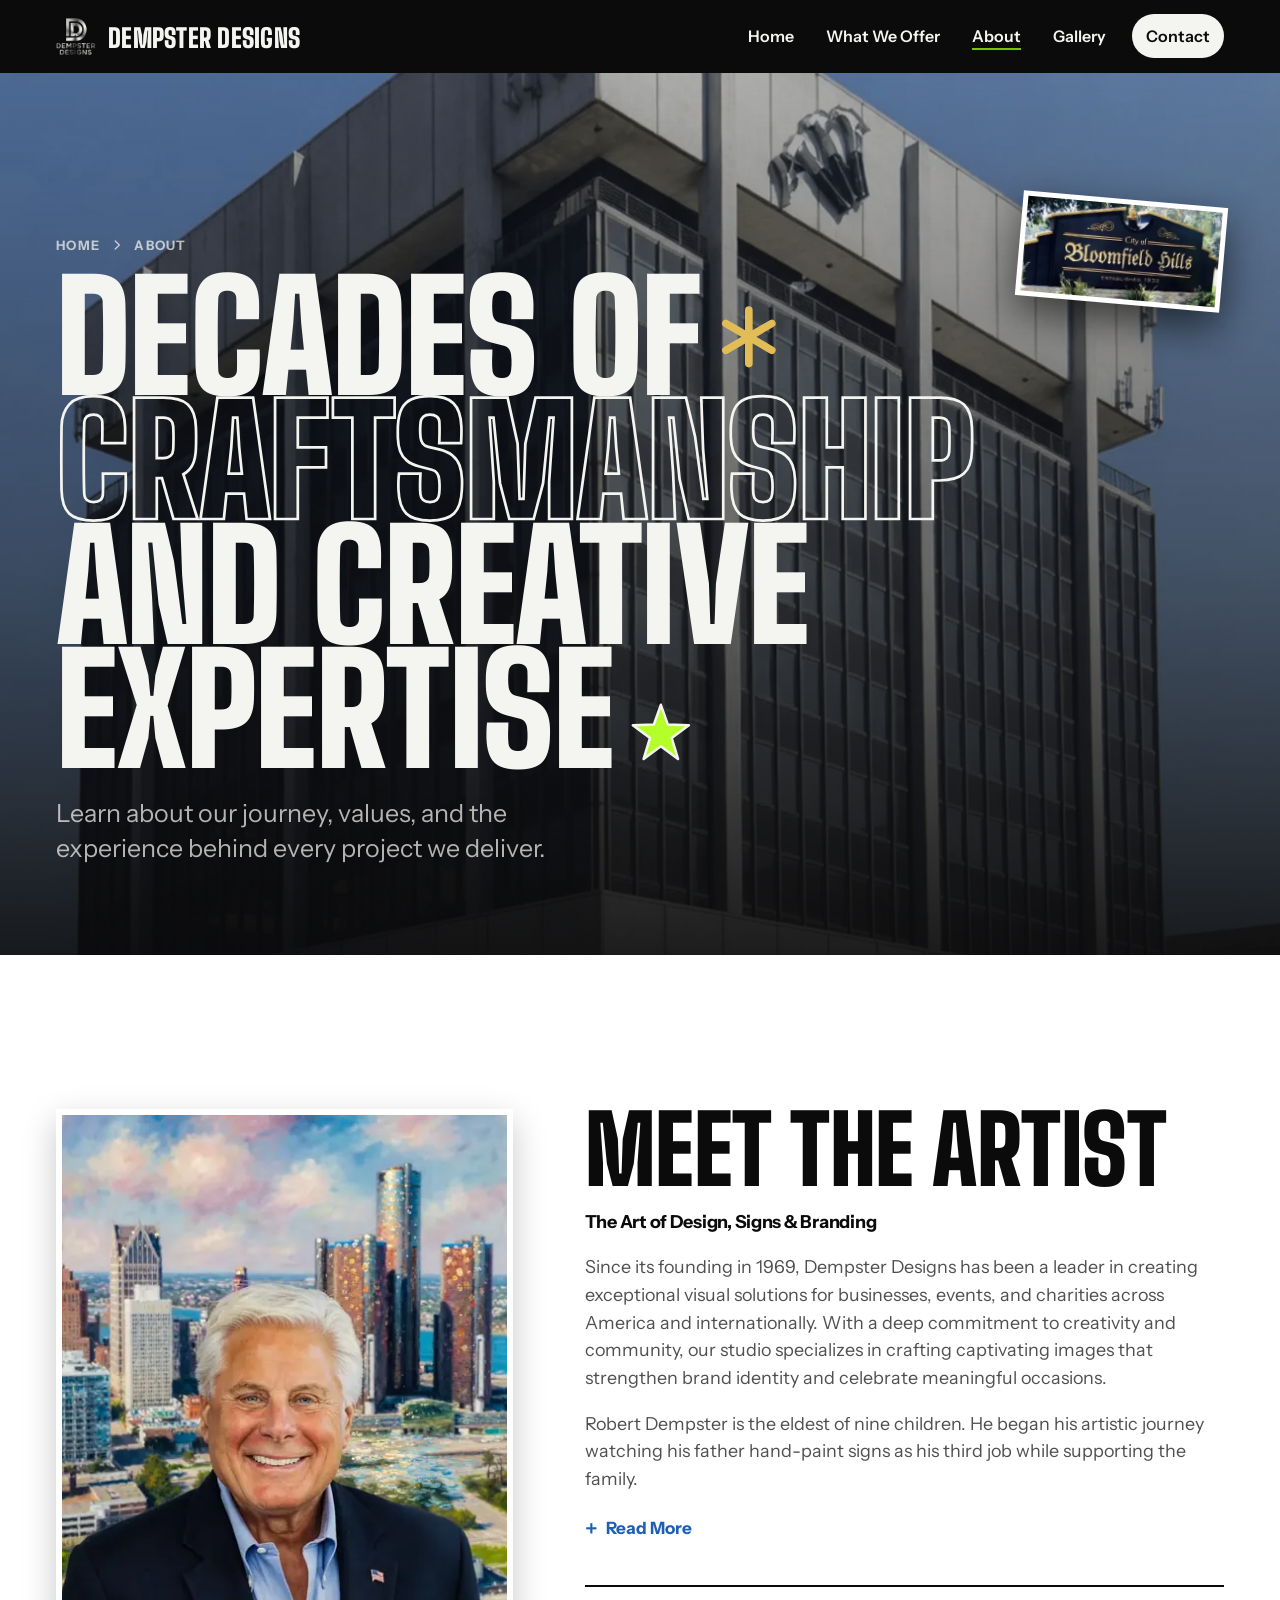
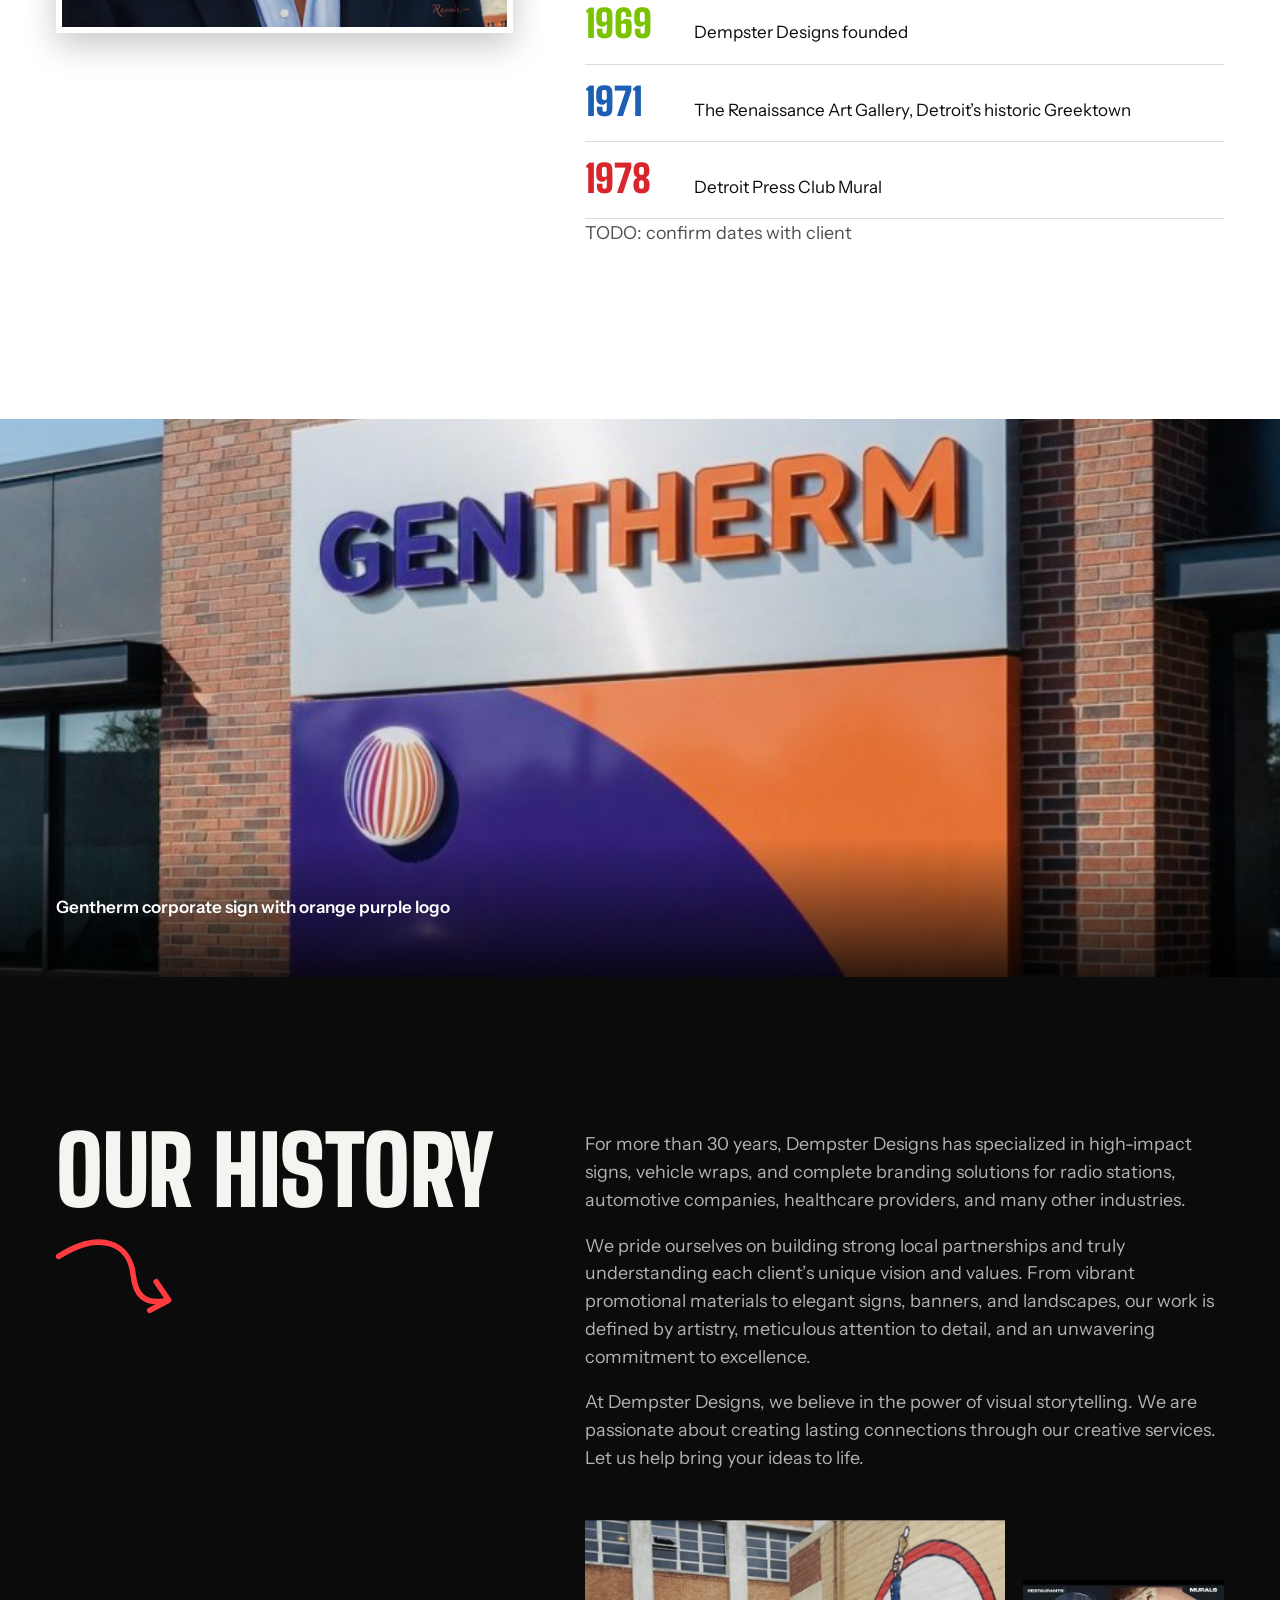
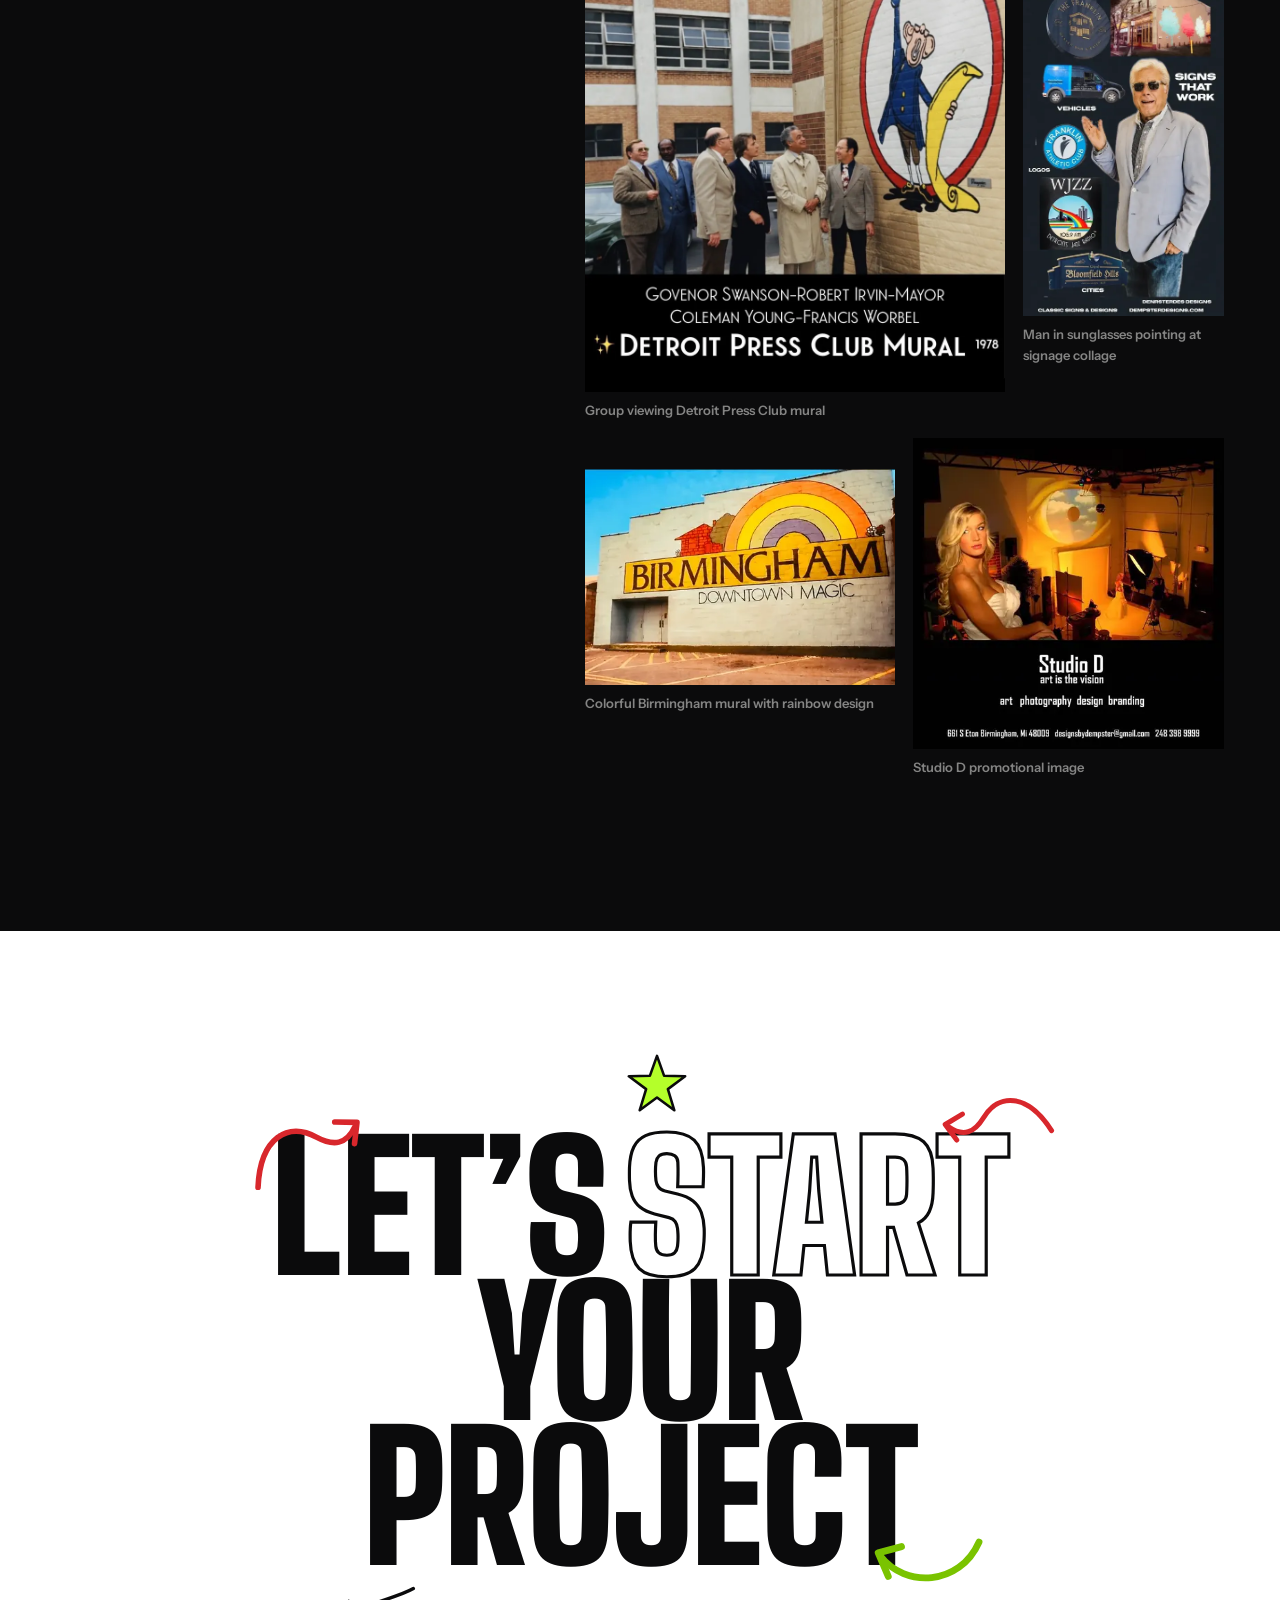
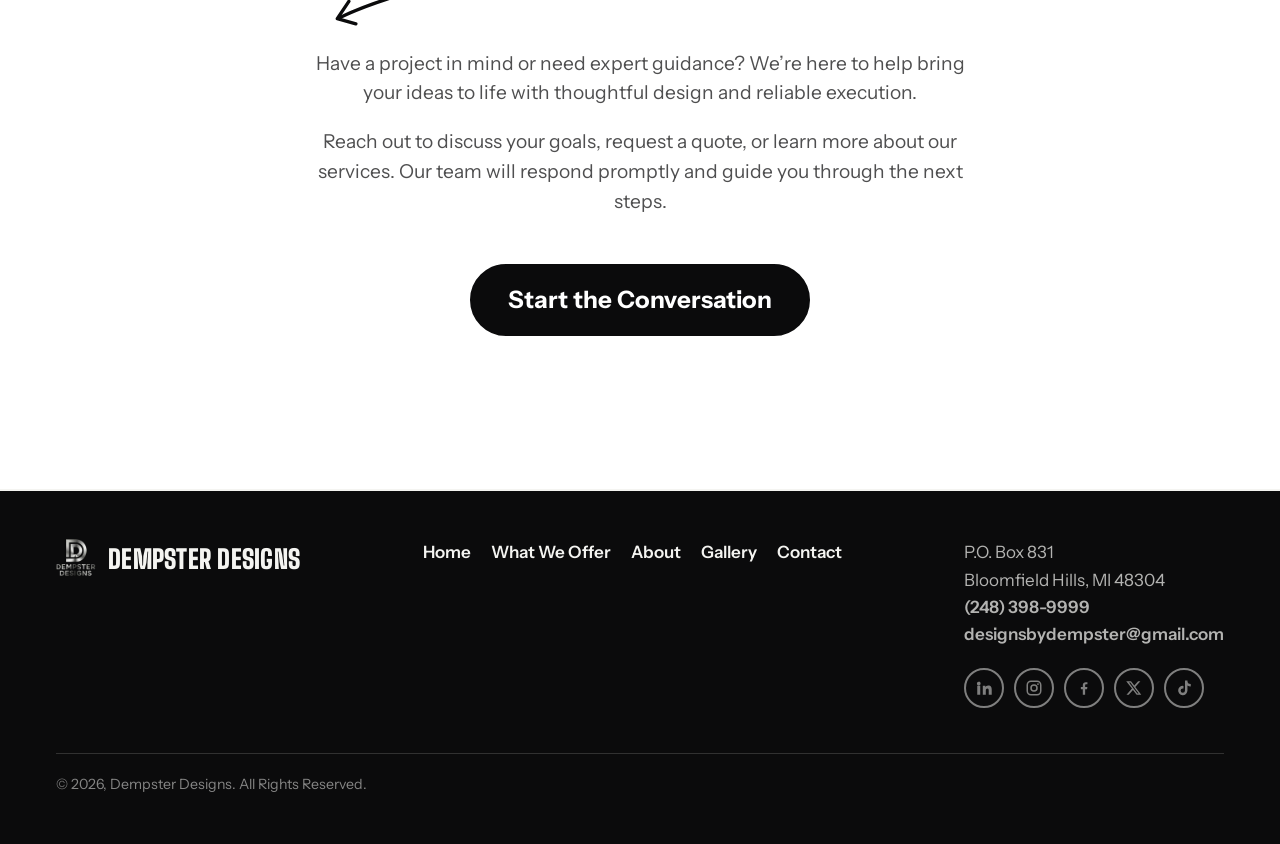
==== commit 4fab75da: "Add social media icons to the site footer on all pages Generalizes the .social styles out of the con" ====
--- a/about.html
+++ b/about.html
@@ -14,7 +14,27 @@
 
   <meta name="theme-color" content="#0b0b0c">
 
-  <link rel="icon" href="assets/img/figma_1_260.png" type="image/png">
+  <!-- Link previews (Open Graph / Twitter) -->
+  <meta property="og:type" content="website">
+  <meta property="og:site_name" content="Dempster Designs">
+  <meta property="og:url" content="https://dempsterdesigns.netlify.app/about.html">
+  <meta property="og:title" content="About — Dempster Designs">
+  <meta property="og:description" content="Learn about our journey, values, and the experience behind every project we deliver.">
+  <meta property="og:image" content="https://dempsterdesigns.netlify.app/assets/img/og-image.png">
+  <meta property="og:image:secure_url" content="https://dempsterdesigns.netlify.app/assets/img/og-image.png">
+  <meta property="og:image:type" content="image/png">
+  <meta property="og:image:width" content="1200">
+  <meta property="og:image:height" content="630">
+  <meta property="og:image:alt" content="Dempster Designs logo — We Create Award Winning Signs">
+  <meta name="twitter:card" content="summary_large_image">
+  <meta name="twitter:title" content="About — Dempster Designs">
+  <meta name="twitter:description" content="Learn about our journey, values, and the experience behind every project we deliver.">
+  <meta name="twitter:image" content="https://dempsterdesigns.netlify.app/assets/img/og-image.png">
+  <link rel="canonical" href="https://dempsterdesigns.netlify.app/about.html">
+
+  <link rel="icon" href="favicon.ico" sizes="any">
+  <link rel="icon" href="assets/img/figma_1_260.png" type="image/png" sizes="160x160">
+  <link rel="apple-touch-icon" href="assets/img/apple-touch-icon.png">
 
   <!-- Fonts: Big Shoulders Display + Instrument Sans from Google Fonts, self-hosted as variable woff2 (see assets/css/style.css).
 
@@ -286,6 +306,24 @@
 
       </address>
 
+      <ul class="social" aria-label="Social media">
+        <li><a href="#" aria-disabled="true" onclick="return false" aria-label="LinkedIn" title="LinkedIn">
+          <svg viewBox="0 0 24 24" aria-hidden="true"><path fill="currentColor" d="M4.98 3.5A2.5 2.5 0 1 1 5 8.5a2.5 2.5 0 0 1-.02-5ZM3 9h4v12H3V9Zm7 0h3.8v1.7h.1c.5-1 1.8-2 3.7-2 4 0 4.7 2.6 4.7 6V21h-4v-5.4c0-1.3 0-3-1.8-3s-2.1 1.4-2.1 2.9V21h-4V9Z"/></svg>
+        </a></li>
+        <li><a href="#" aria-disabled="true" onclick="return false" aria-label="Instagram" title="Instagram">
+          <svg viewBox="0 0 24 24" aria-hidden="true"><rect x="3" y="3" width="18" height="18" rx="5" fill="none" stroke="currentColor" stroke-width="2"/><circle cx="12" cy="12" r="4" fill="none" stroke="currentColor" stroke-width="2"/><circle cx="17.3" cy="6.7" r="1.2" fill="currentColor"/></svg>
+        </a></li>
+        <li><a href="#" aria-disabled="true" onclick="return false" aria-label="Facebook" title="Facebook">
+          <svg viewBox="0 0 24 24" aria-hidden="true"><path fill="currentColor" d="M13.5 21v-7.5h2.6l.4-3h-3V8.6c0-.9.3-1.5 1.5-1.5h1.6V4.4c-.3 0-1.2-.1-2.3-.1-2.3 0-3.9 1.4-3.9 4v2.2H7.8v3h2.6V21h3.1Z"/></svg>
+        </a></li>
+        <li><a href="#" aria-disabled="true" onclick="return false" aria-label="X (Twitter)" title="X (Twitter)">
+          <svg viewBox="0 0 24 24" aria-hidden="true"><path fill="currentColor" d="M17.5 3h3l-6.8 7.8L21.7 21h-6.2l-4.9-6.4L5 21H2l7.3-8.3L1.6 3H8l4.4 5.8L17.5 3Zm-1 16.2h1.7L7.1 4.7H5.3l11.2 14.5Z"/></svg>
+        </a></li>
+        <li><a href="#" aria-disabled="true" onclick="return false" aria-label="TikTok" title="TikTok">
+          <svg viewBox="0 0 24 24" aria-hidden="true"><path fill="currentColor" d="M16.6 2h-3.3v13.4a2.9 2.9 0 1 1-2.9-2.9c.3 0 .6 0 .9.1V9.2a6.2 6.2 0 1 0 5.3 6.2V8.6a7.4 7.4 0 0 0 4.4 1.4V6.7a4.4 4.4 0 0 1-4.4-4.7Z"/></svg>
+        </a></li>
+      </ul>
+
     </div>
 
     <small>© <span id="year">2026</span>, Dempster Designs. All Rights Reserved.</small>
--- a/assets/css/style.css
+++ b/assets/css/style.css
@@ -455,18 +455,18 @@
 .contact address a:hover { color: var(--blue); }
 .contact address p { margin: 0 0 18px; }
 .contact .phone { font-family: var(--display); font-weight: 900; font-size: clamp(40px, 4.4vw, 72px); line-height: 1; letter-spacing: .01em; display: block; margin: 8px 0 24px; white-space: nowrap; }
-.contact .social { display: flex; gap: 10px; margin-top: 16px; padding: 0; list-style: none; flex-wrap: wrap; }
-.contact .social a { position: relative; isolation: isolate; overflow: hidden; display: inline-flex; align-items: center; justify-content: center; width: 40px; height: 40px; border: 2px solid var(--ink); border-radius: 50%; color: var(--ink); transition: color .25s ease, transform .35s cubic-bezier(.34,1.56,.64,1), box-shadow .35s ease; }
+.social { display: flex; gap: 10px; margin-top: 16px; padding: 0; list-style: none; flex-wrap: wrap; }
+.social a { position: relative; isolation: isolate; overflow: hidden; display: inline-flex; align-items: center; justify-content: center; width: 40px; height: 40px; border: 2px solid var(--ink); border-radius: 50%; color: var(--ink); transition: color .25s ease, transform .35s cubic-bezier(.34,1.56,.64,1), box-shadow .35s ease; }
 /* fill sweeps up from the bottom on hover */
-.contact .social a::before { content: ""; position: absolute; inset: 0; z-index: -1; border-radius: inherit; background: var(--ink); transform: translateY(100%); transition: transform .35s cubic-bezier(.65,0,.35,1); }
-.contact .social a:hover, .contact .social a:focus-visible { color: var(--bg); transform: translateY(-4px) scale(1.08); box-shadow: 0 10px 20px -10px rgba(11, 11, 12, .6); outline: none; }
-.contact .social a:hover::before, .contact .social a:focus-visible::before { transform: translateY(0); }
-.contact .social a:hover svg, .contact .social a:focus-visible svg { animation: social-bounce .5s ease; }
-.contact .social a[aria-disabled="true"] { opacity: .5; }
-.contact .social a[aria-disabled="true"]:hover { opacity: 1; }
-.contact .social svg { width: 18px; height: 18px; transition: transform .25s ease; }
+.social a::before { content: ""; position: absolute; inset: 0; z-index: -1; border-radius: inherit; background: var(--ink); transform: translateY(100%); transition: transform .35s cubic-bezier(.65,0,.35,1); }
+.social a:hover, .social a:focus-visible { color: var(--bg); transform: translateY(-4px) scale(1.08); box-shadow: 0 10px 20px -10px rgba(11, 11, 12, .6); outline: none; }
+.social a:hover::before, .social a:focus-visible::before { transform: translateY(0); }
+.social a:hover svg, .social a:focus-visible svg { animation: social-bounce .5s ease; }
+.social a[aria-disabled="true"] { opacity: .5; }
+.social a[aria-disabled="true"]:hover { opacity: 1; }
+.social svg { width: 18px; height: 18px; transition: transform .25s ease; }
 @keyframes social-bounce { 0% { transform: scale(1) rotate(0); } 35% { transform: scale(1.3) rotate(-10deg); } 65% { transform: scale(.95) rotate(6deg); } 100% { transform: scale(1.1) rotate(0); } }
-@media (prefers-reduced-motion: reduce) { .contact .social a, .contact .social a::before, .contact .social svg { transition: none; } .contact .social a:hover svg { animation: none; } .contact .social a:hover { transform: none; } }
+@media (prefers-reduced-motion: reduce) { .social a, .social a::before, .social svg { transition: none; } .social a:hover svg { animation: none; } .social a:hover { transform: none; } }
 .hours { display: grid; grid-template-columns: auto 1fr; gap: 6px 20px; font-size: 16px; color: var(--ink-70); margin-top: 8px; }
 .hours dt { font-weight: 700; color: var(--ink); }
 .hours dd { margin: 0; }
@@ -491,8 +491,10 @@
 .site-foot a { text-decoration: none; font-weight: 600; }
 .site-foot a:hover { color: var(--lime); }
 .site-foot address { font-style: normal; color: var(--ink-70); line-height: 1.6; }
+.site-foot .social { margin-top: 0; }
+.site-foot .social a:hover { color: var(--bg); }
 .site-foot small { display: block; color: var(--ink-50); border-top: 1px solid var(--line); padding-top: 20px; }
-@media (min-width: 900px) { .site-foot .cols { grid-template-columns: auto 1fr auto; align-items: start; } .site-foot nav ul { justify-content: center; } }
+@media (min-width: 900px) { .site-foot .cols { grid-template-columns: auto 1fr auto; align-items: start; } .site-foot nav ul { justify-content: center; } .site-foot .social { grid-column: 3; margin-top: -8px; } }
 
 /* ---- Reduced motion: everything static ----------------------------------- */
 @media (prefers-reduced-motion: reduce) {
